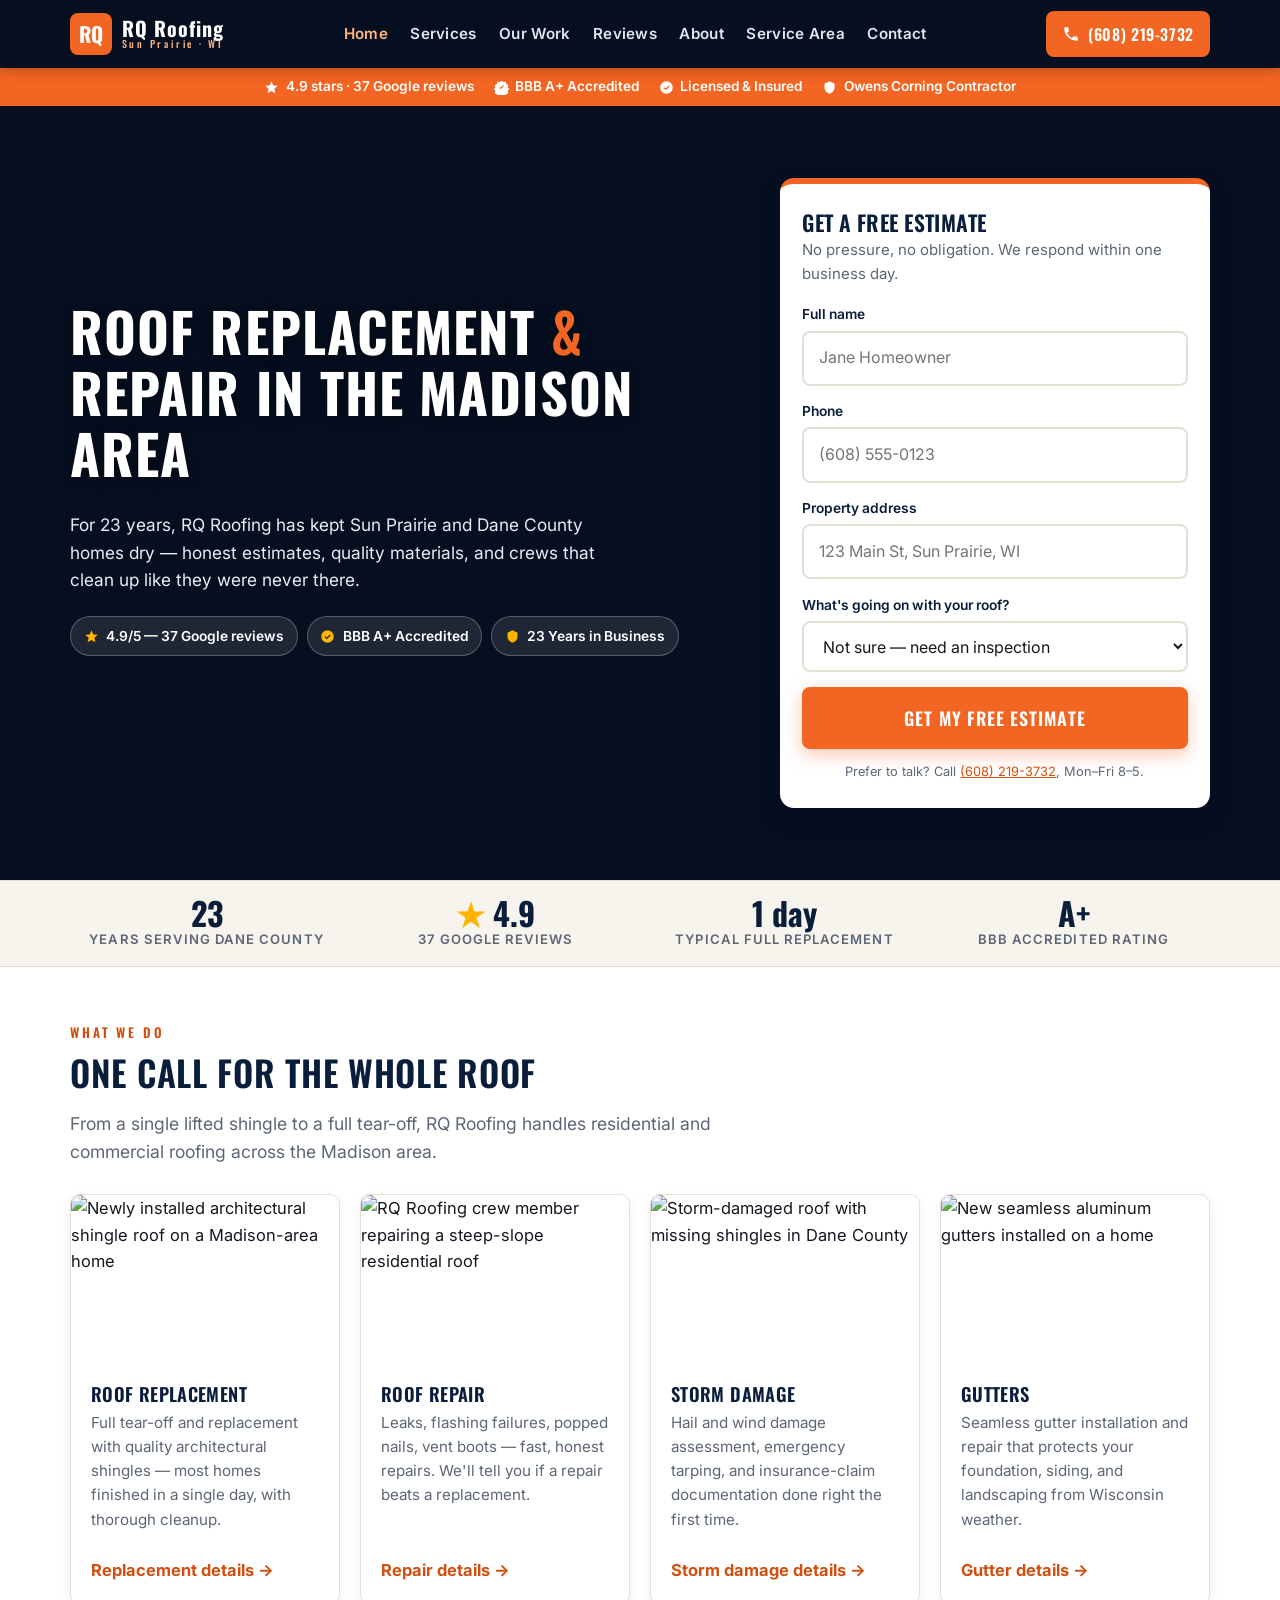
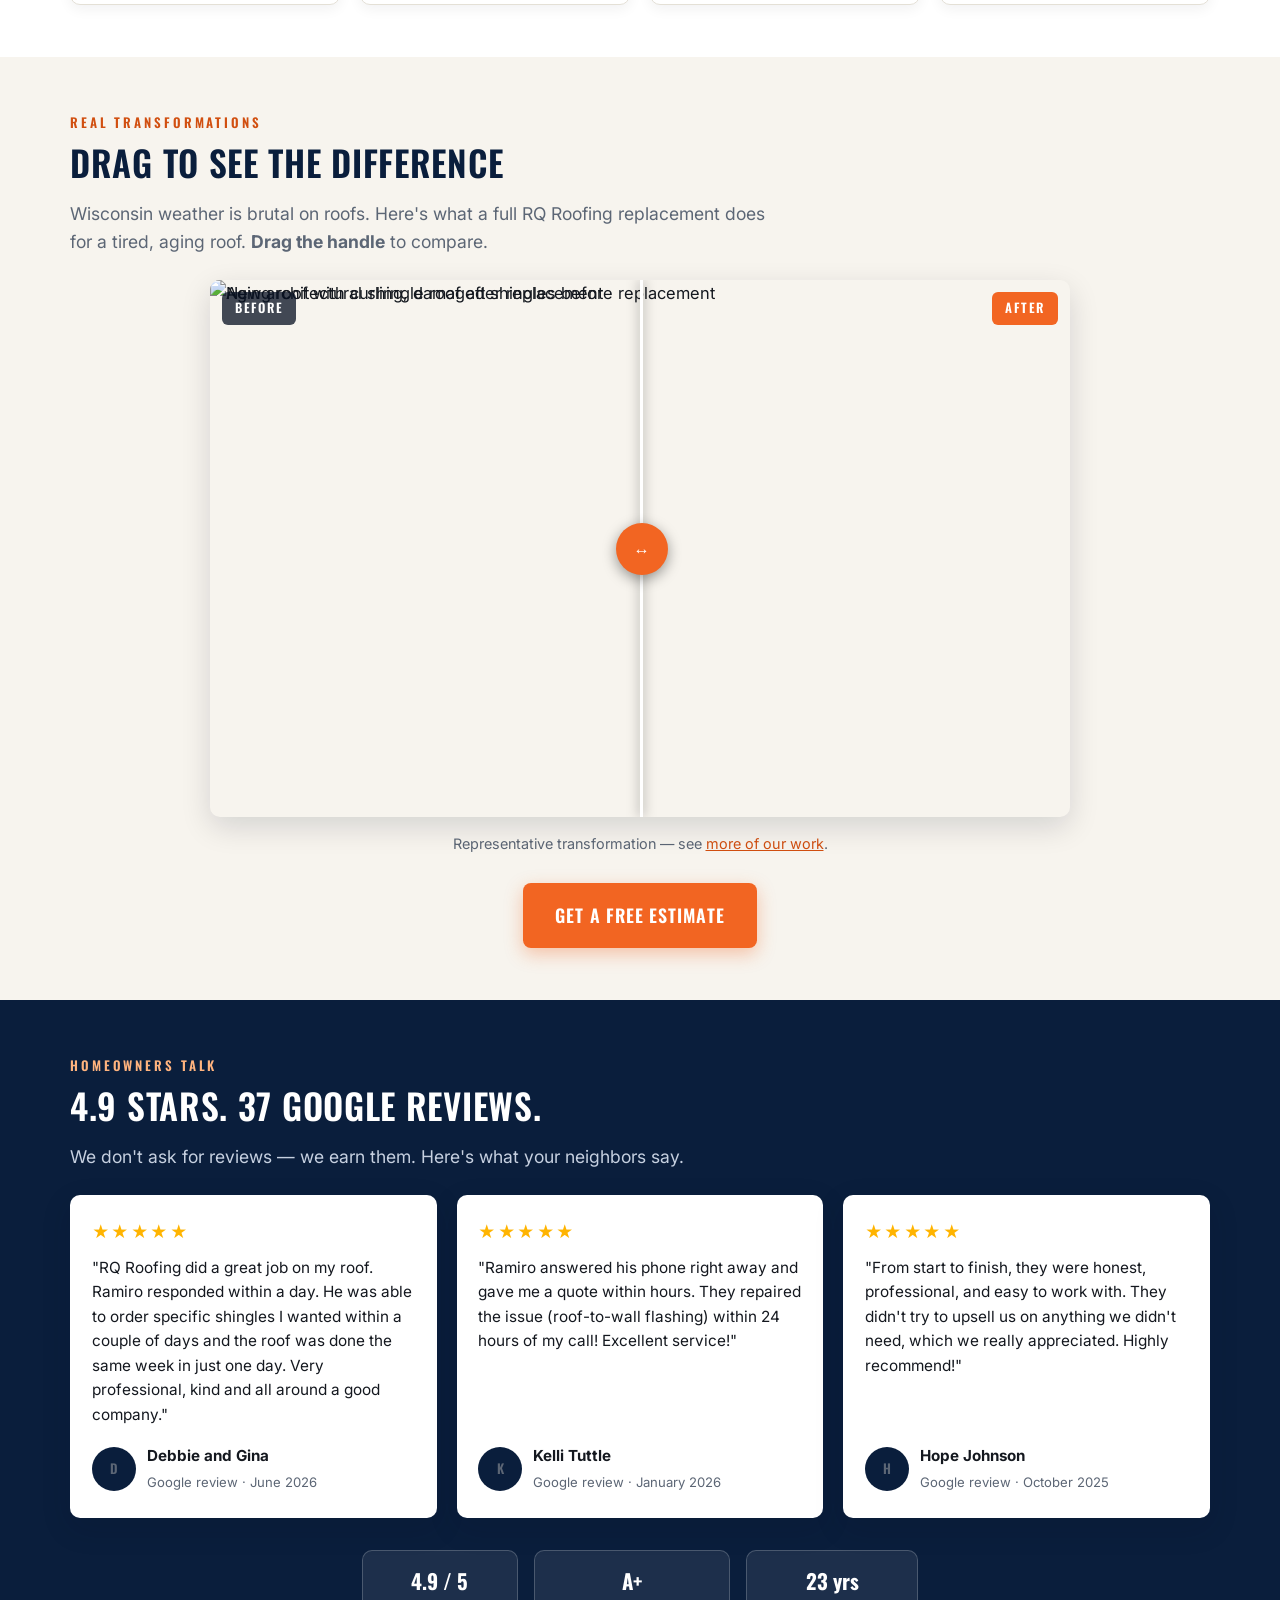
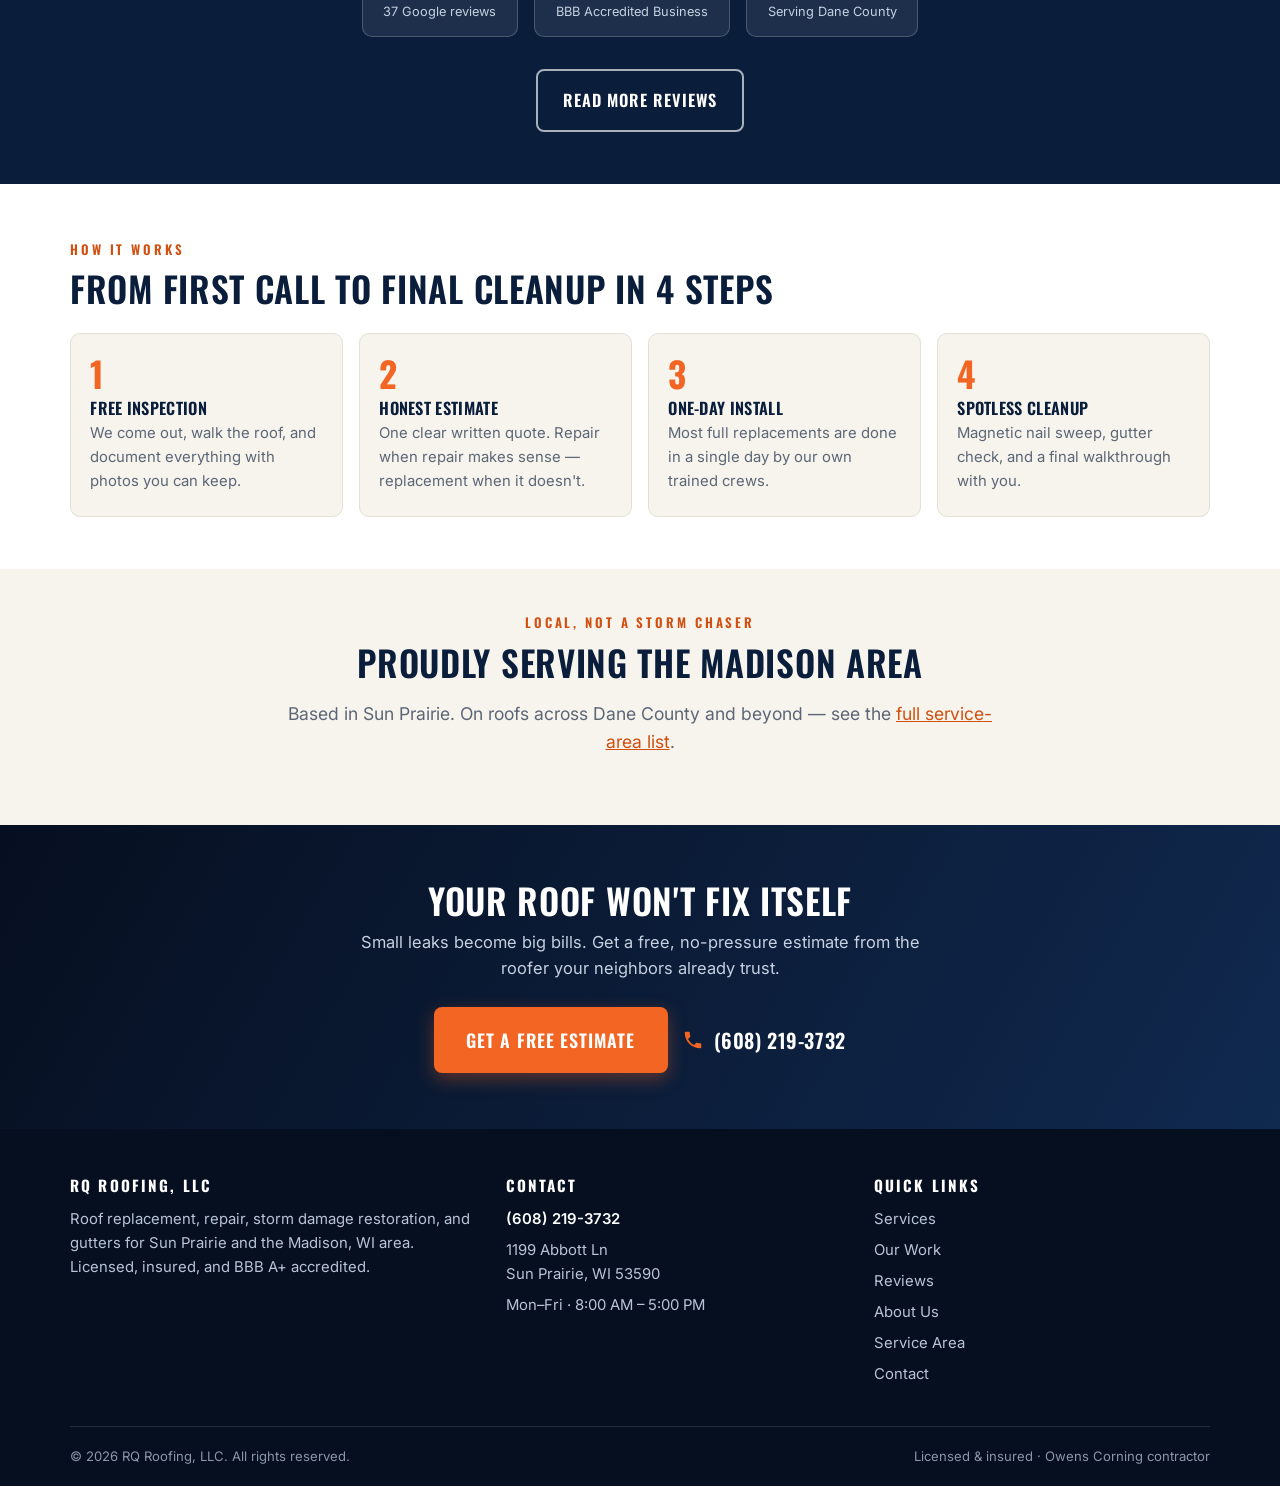
==== index.html @ 668516c4 "RQ Roofing lead-gen demo site: 7 pages, mobile-first" ====
<!doctype html>
<html lang="en">
<head>
  <meta charset="utf-8" />
  <meta name="viewport" content="width=device-width, initial-scale=1, viewport-fit=cover" />
  <title>RQ Roofing, LLC — Roof Replacement &amp; Repair in the Madison Area</title>
  <meta name="description" content="RQ Roofing, LLC: 23 years of roof replacement, repair, storm damage restoration and gutters in Sun Prairie and the Madison, WI area. Free estimates. Call (608) 219-3732." />
  <link rel="preconnect" href="https://fonts.googleapis.com" />
  <link rel="preconnect" href="https://fonts.gstatic.com" crossorigin />
  <link href="https://fonts.googleapis.com/css2?family=Oswald:wght@500;600;700&family=Inter:wght@400;500;600;700&display=swap" rel="stylesheet" />
  <link rel="stylesheet" href="assets/css/style.css" />
  <script type="application/ld+json">
  {
    "@context": "https://schema.org",
    "@type": "RoofingContractor",
    "name": "RQ Roofing, LLC",
    "telephone": "+1-608-219-3732",
    "address": {"@type": "PostalAddress", "streetAddress": "1199 Abbott Ln", "addressLocality": "Sun Prairie", "addressRegion": "WI", "postalCode": "53590"},
    "areaServed": ["Sun Prairie, WI", "Madison, WI", "Middleton, WI", "Verona, WI", "Waunakee, WI", "De Forest, WI"],
    "aggregateRating": {"@type": "AggregateRating", "ratingValue": "4.9", "reviewCount": "37"},
    "openingHours": "Mo-Fr 08:00-17:00",
    "priceRange": "$$"
  }
  </script>
</head>
<body>

<header class="site-header">
  <div class="container header-inner">
    <a class="brand" href="index.html" aria-label="RQ Roofing home">
      <span class="brand-mark">RQ</span>
      <span class="brand-name">RQ Roofing<small>Sun Prairie · WI</small></span>
    </a>
    <nav class="main-nav" aria-label="Primary">
      <a href="index.html" aria-current="page">Home</a>
      <a href="services.html">Services</a>
      <a href="gallery.html">Our Work</a>
      <a href="reviews.html">Reviews</a>
      <a href="about.html">About</a>
      <a href="service-area.html">Service Area</a>
      <a href="contact.html">Contact</a>
    </nav>
    <a class="header-call" href="tel:+16082193732">
      <svg viewBox="0 0 24 24" fill="currentColor" aria-hidden="true"><path d="M6.6 10.8c1.4 2.8 3.8 5.2 6.6 6.6l2.2-2.2c.3-.3.7-.4 1-.2 1.1.4 2.3.6 3.6.6.6 0 1 .4 1 1V20c0 .6-.4 1-1 1C10.6 21 3 13.4 3 4c0-.6.4-1 1-1h3.5c.6 0 1 .4 1 1 0 1.2.2 2.4.6 3.6.1.3 0 .7-.2 1l-2.3 2.2z"/></svg>
      (608) 219-3732
    </a>
  </div>
</header>

<div class="trust-strip" role="note" aria-label="Credentials">
  <div class="container">
    <span><svg viewBox="0 0 24 24" fill="currentColor" aria-hidden="true"><path d="M12 2l2.9 6.6 7.1.7-5.4 4.8 1.6 7-6.2-3.7-6.2 3.7 1.6-7L2 9.3l7.1-.7z"/></svg>4.9 stars · 37 Google reviews</span>
    <span><svg viewBox="0 0 24 24" fill="currentColor" aria-hidden="true"><path d="M12 1l3 2 3.6-.3 1 3.5 3.2 1.6-.7 3.6 2 3-2 3 .7 3.6-3.2 1.6-1 3.5-3.6-.3-3 2-3-2-3.6.3-1-3.5-3.2-1.6.7-3.6-2-3 2-3-.7-3.6 3.2-1.6 1-3.5L9 3z"/><path d="M10.6 14.6l-2.1-2.1 1.4-1.4 0.7 0.7 3.9-3.9 1.4 1.4z" fill="#f26522"/></svg>BBB A+ Accredited</span>
    <span><svg viewBox="0 0 24 24" fill="currentColor" aria-hidden="true"><path d="M12 2a10 10 0 100 20 10 10 0 000-20zm-1.2 14.5l-3.6-3.6 1.4-1.4 2.2 2.2 4.8-4.8 1.4 1.4z"/></svg>Licensed &amp; Insured</span>
    <span><svg viewBox="0 0 24 24" fill="currentColor" aria-hidden="true"><path d="M12 2L4 6v6c0 5 3.4 8.6 8 10 4.6-1.4 8-5 8-10V6z"/></svg>Owens Corning Contractor</span>
  </div>
</div>

<main>
  <!-- HERO -->
  <section class="hero">
    <div class="hero-bg" aria-hidden="true"></div>
    <div class="container">
      <div>
        <h1>Roof Replacement <span class="accent">&amp;</span> Repair in the Madison Area</h1>
        <p class="hero-sub">For 23 years, RQ Roofing has kept Sun Prairie and Dane County homes dry — honest estimates, quality materials, and crews that clean up like they were never there.</p>
        <ul class="hero-badges">
          <li><svg viewBox="0 0 24 24" fill="currentColor" aria-hidden="true"><path d="M12 2l2.9 6.6 7.1.7-5.4 4.8 1.6 7-6.2-3.7-6.2 3.7 1.6-7L2 9.3l7.1-.7z"/></svg>4.9/5 — 37 Google reviews</li>
          <li><svg viewBox="0 0 24 24" fill="currentColor" aria-hidden="true"><path d="M12 2a10 10 0 100 20 10 10 0 000-20zm-1.2 14.5l-3.6-3.6 1.4-1.4 2.2 2.2 4.8-4.8 1.4 1.4z"/></svg>BBB A+ Accredited</li>
          <li><svg viewBox="0 0 24 24" fill="currentColor" aria-hidden="true"><path d="M12 2L4 6v6c0 5 3.4 8.6 8 10 4.6-1.4 8-5 8-10V6z"/></svg>23 Years in Business</li>
        </ul>
      </div>
      <div class="estimate-card" id="estimate">
        <div class="form-fields">
          <h2>Get a Free Estimate</h2>
          <p class="form-sub">No pressure, no obligation. We respond within one business day.</p>
          <form class="estimate-form" novalidate>
            <div class="field">
              <label for="h-name">Full name</label>
              <input id="h-name" name="name" type="text" autocomplete="name" placeholder="Jane Homeowner" required />
            </div>
            <div class="field">
              <label for="h-phone">Phone</label>
              <input id="h-phone" name="phone" type="tel" autocomplete="tel" placeholder="(608) 555-0123" required />
            </div>
            <div class="field">
              <label for="h-address">Property address</label>
              <input id="h-address" name="address" type="text" autocomplete="street-address" placeholder="123 Main St, Sun Prairie, WI" />
            </div>
            <div class="field">
              <label for="h-issue">What's going on with your roof?</label>
              <select id="h-issue" name="issue">
                <option>Not sure — need an inspection</option>
                <option>Leak or water stain inside</option>
                <option>Missing or damaged shingles</option>
                <option>Storm or hail damage</option>
                <option>Roof is old — thinking replacement</option>
                <option>Gutters or downspouts</option>
                <option>Something else</option>
              </select>
            </div>
            <button class="btn btn-primary btn-block btn-lg" type="submit">Get My Free Estimate</button>
            <p class="form-note">Prefer to talk? Call <a href="tel:+16082193732">(608) 219-3732</a>, Mon–Fri 8–5.</p>
          </form>
        </div>
        <div class="form-success" role="status">
          <div class="check"><svg viewBox="0 0 24 24" fill="currentColor" aria-hidden="true"><path d="M9 16.2l-3.5-3.5L4 14.2 9 19.2 20 8.2l-1.4-1.4z"/></svg></div>
          <h3>Request received.</h3>
          <p><span class="success-name"></span>thanks — RQ Roofing will call you within one business day to schedule your free estimate.</p>
        </div>
      </div>
    </div>
  </section>

  <!-- PROOF -->
  <section class="proof" aria-label="Company proof points">
    <div class="container proof-grid">
      <div class="proof-item"><div class="proof-num">23</div><div class="proof-label">Years serving Dane County</div></div>
      <div class="proof-item"><div class="proof-num"><span class="star">★</span> 4.9</div><div class="proof-label">37 Google reviews</div></div>
      <div class="proof-item"><div class="proof-num">1 day</div><div class="proof-label">Typical full replacement</div></div>
      <div class="proof-item"><div class="proof-num">A+</div><div class="proof-label">BBB accredited rating</div></div>
    </div>
  </section>

  <!-- SERVICES -->
  <section class="section">
    <div class="container">
      <span class="eyebrow">What we do</span>
      <h2>One Call for the Whole Roof</h2>
      <p class="lead">From a single lifted shingle to a full tear-off, RQ Roofing handles residential and commercial roofing across the Madison area.</p>
      <div class="cards" style="margin-top:1.75rem">
        <article class="card">
          <img src="assets/img/finished-1.jpg" alt="Newly installed architectural shingle roof on a Madison-area home" loading="lazy" />
          <div class="card-body">
            <h3>Roof Replacement</h3>
            <p>Full tear-off and replacement with quality architectural shingles — most homes finished in a single day, with thorough cleanup.</p>
            <a class="card-link" href="services.html#replacement">Replacement details →</a>
          </div>
        </article>
        <article class="card">
          <img src="assets/img/crew.jpg" alt="RQ Roofing crew member repairing a steep-slope residential roof" loading="lazy" />
          <div class="card-body">
            <h3>Roof Repair</h3>
            <p>Leaks, flashing failures, popped nails, vent boots — fast, honest repairs. We'll tell you if a repair beats a replacement.</p>
            <a class="card-link" href="services.html#repair">Repair details →</a>
          </div>
        </article>
        <article class="card">
          <img src="assets/img/storm.jpg" alt="Storm-damaged roof with missing shingles in Dane County" loading="lazy" />
          <div class="card-body">
            <h3>Storm Damage</h3>
            <p>Hail and wind damage assessment, emergency tarping, and insurance-claim documentation done right the first time.</p>
            <a class="card-link" href="services.html#storm">Storm damage details →</a>
          </div>
        </article>
        <article class="card">
          <img src="assets/img/gutters.jpg" alt="New seamless aluminum gutters installed on a home" loading="lazy" />
          <div class="card-body">
            <h3>Gutters</h3>
            <p>Seamless gutter installation and repair that protects your foundation, siding, and landscaping from Wisconsin weather.</p>
            <a class="card-link" href="services.html#gutters">Gutter details →</a>
          </div>
        </article>
      </div>
    </div>
  </section>

  <!-- BEFORE / AFTER -->
  <section class="section" style="background:var(--cream)">
    <div class="container">
      <span class="eyebrow">Real transformations</span>
      <h2>Drag to See the Difference</h2>
      <p class="lead">Wisconsin weather is brutal on roofs. Here's what a full RQ Roofing replacement does for a tired, aging roof. <strong>Drag the handle</strong> to compare.</p>
      <div class="ba-wrap" style="margin-top:1.5rem">
        <img class="ba-img" src="assets/img/old-roof.jpg" alt="Aging roof with curling, damaged shingles before replacement" loading="lazy" />
        <div class="ba-after"><img src="assets/img/finished-2.jpg" alt="New architectural shingle roof after replacement" loading="lazy" /></div>
        <span class="ba-tag before">Before</span>
        <span class="ba-tag after">After</span>
        <div class="ba-handle" role="slider" aria-label="Before and after comparison" aria-valuemin="0" aria-valuemax="100" aria-valuenow="50" tabindex="0"><span class="ba-knob">↔</span></div>
      </div>
      <p class="ba-caption">Representative transformation — see <a href="gallery.html">more of our work</a>.</p>
      <div style="text-align:center; margin-top:1.75rem"><a class="btn btn-primary btn-lg" href="#estimate">Get a Free Estimate</a></div>
    </div>
  </section>

  <!-- REVIEWS -->
  <section class="section reviews">
    <div class="container">
      <span class="eyebrow" style="color:#ffb37e">Homeowners talk</span>
      <h2>4.9 Stars. 37 Google Reviews.</h2>
      <p class="lead" style="color:#c6d0e0">We don't ask for reviews — we earn them. Here's what your neighbors say.</p>
      <div class="review-grid">
        <article class="review-card">
          <div class="stars" aria-label="5 out of 5 stars">★★★★★</div>
          <blockquote>"RQ Roofing did a great job on my roof. Ramiro responded within a day. He was able to order specific shingles I wanted within a couple of days and the roof was done the same week in just one day. Very professional, kind and all around a good company."</blockquote>
          <div class="review-meta"><span class="review-avatar" aria-hidden="true">D</span><div><strong>Debbie and Gina</strong><span>Google review · June 2026</span></div></div>
        </article>
        <article class="review-card">
          <div class="stars" aria-label="5 out of 5 stars">★★★★★</div>
          <blockquote>"Ramiro answered his phone right away and gave me a quote within hours. They repaired the issue (roof-to-wall flashing) within 24 hours of my call! Excellent service!"</blockquote>
          <div class="review-meta"><span class="review-avatar" aria-hidden="true">K</span><div><strong>Kelli Tuttle</strong><span>Google review · January 2026</span></div></div>
        </article>
        <article class="review-card">
          <div class="stars" aria-label="5 out of 5 stars">★★★★★</div>
          <blockquote>"From start to finish, they were honest, professional, and easy to work with. They didn't try to upsell us on anything we didn't need, which we really appreciated. Highly recommend!"</blockquote>
          <div class="review-meta"><span class="review-avatar" aria-hidden="true">H</span><div><strong>Hope Johnson</strong><span>Google review · October 2025</span></div></div>
        </article>
      </div>
      <div class="review-aggregate">
        <div class="agg-badge"><strong>4.9 / 5</strong><span>37 Google reviews</span></div>
        <div class="agg-badge"><strong>A+</strong><span>BBB Accredited Business</span></div>
        <div class="agg-badge"><strong>23 yrs</strong><span>Serving Dane County</span></div>
      </div>
      <div style="text-align:center; margin-top:2rem"><a class="btn btn-ghost" href="reviews.html">Read More Reviews</a></div>
    </div>
  </section>

  <!-- PROCESS -->
  <section class="section">
    <div class="container">
      <span class="eyebrow">How it works</span>
      <h2>From First Call to Final Cleanup in 4 Steps</h2>
      <div class="steps">
        <div class="step"><div class="step-num">1</div><h3>Free Inspection</h3><p>We come out, walk the roof, and document everything with photos you can keep.</p></div>
        <div class="step"><div class="step-num">2</div><h3>Honest Estimate</h3><p>One clear written quote. Repair when repair makes sense — replacement when it doesn't.</p></div>
        <div class="step"><div class="step-num">3</div><h3>One-Day Install</h3><p>Most full replacements are done in a single day by our own trained crews.</p></div>
        <div class="step"><div class="step-num">4</div><h3>Spotless Cleanup</h3><p>Magnetic nail sweep, gutter check, and a final walkthrough with you.</p></div>
      </div>
    </div>
  </section>

  <!-- SERVICE AREA TEASER -->
  <section class="section" style="background:var(--cream); padding-top:2.5rem">
    <div class="container" style="text-align:center">
      <span class="eyebrow">Local, not a storm chaser</span>
      <h2>Proudly Serving the Madison Area</h2>
      <p class="lead" style="margin-inline:auto">Based in Sun Prairie. On roofs across Dane County and beyond — see the <a href="service-area.html">full service-area list</a>.</p>
    </div>
  </section>

  <!-- CTA -->
  <section class="cta-band">
    <div class="container">
      <h2>Your Roof Won't Fix Itself</h2>
      <p>Small leaks become big bills. Get a free, no-pressure estimate from the roofer your neighbors already trust.</p>
      <div class="btn-row">
        <a class="btn btn-primary btn-lg" href="#estimate">Get a Free Estimate</a>
        <a class="cta-phone" href="tel:+16082193732"><svg viewBox="0 0 24 24" fill="currentColor" aria-hidden="true"><path d="M6.6 10.8c1.4 2.8 3.8 5.2 6.6 6.6l2.2-2.2c.3-.3.7-.4 1-.2 1.1.4 2.3.6 3.6.6.6 0 1 .4 1 1V20c0 .6-.4 1-1 1C10.6 21 3 13.4 3 4c0-.6.4-1 1-1h3.5c.6 0 1 .4 1 1 0 1.2.2 2.4.6 3.6.1.3 0 .7-.2 1l-2.3 2.2z"/></svg>(608) 219-3732</a>
      </div>
    </div>
  </section>
</main>

<footer class="site-footer">
  <div class="container footer-grid">
    <div>
      <h4>RQ Roofing, LLC</h4>
      <p>Roof replacement, repair, storm damage restoration, and gutters for Sun Prairie and the Madison, WI area. Licensed, insured, and BBB A+ accredited.</p>
    </div>
    <div class="footer-contact">
      <h4>Contact</h4>
      <ul>
        <li><a href="tel:+16082193732">(608) 219-3732</a></li>
        <li>1199 Abbott Ln<br />Sun Prairie, WI 53590</li>
        <li>Mon–Fri · 8:00 AM – 5:00 PM</li>
      </ul>
    </div>
    <div>
      <h4>Quick Links</h4>
      <ul>
        <li><a href="services.html">Services</a></li>
        <li><a href="gallery.html">Our Work</a></li>
        <li><a href="reviews.html">Reviews</a></li>
        <li><a href="about.html">About Us</a></li>
        <li><a href="service-area.html">Service Area</a></li>
        <li><a href="contact.html">Contact</a></li>
      </ul>
    </div>
  </div>
  <div class="container footer-bottom">
    <span>© <span class="js-year">2026</span> RQ Roofing, LLC. All rights reserved.</span>
    <span>Licensed &amp; insured · Owens Corning contractor</span>
  </div>
</footer>

<nav class="sticky-cta" aria-label="Quick actions">
  <a class="call" href="tel:+16082193732"><svg viewBox="0 0 24 24" fill="currentColor" aria-hidden="true"><path d="M6.6 10.8c1.4 2.8 3.8 5.2 6.6 6.6l2.2-2.2c.3-.3.7-.4 1-.2 1.1.4 2.3.6 3.6.6.6 0 1 .4 1 1V20c0 .6-.4 1-1 1C10.6 21 3 13.4 3 4c0-.6.4-1 1-1h3.5c.6 0 1 .4 1 1 0 1.2.2 2.4.6 3.6.1.3 0 .7-.2 1l-2.3 2.2z"/></svg>Call Now</a>
  <a class="estimate" href="#estimate"><svg viewBox="0 0 24 24" fill="currentColor" aria-hidden="true"><path d="M14 2H6a2 2 0 00-2 2v16a2 2 0 002 2h12a2 2 0 002-2V8zm2 16H8v-2h8zm0-4H8v-2h8zm-3-5V3.5L18.5 9z"/></svg>Free Estimate</a>
</nav>

<script src="assets/js/main.js"></script>
</body>
</html>
---- assets/css/style.css ----
/* RQ Roofing — lead-gen demo theme. Mobile-first. */
:root{
  --navy:#0a1e3c; --navy-2:#10294f; --navy-dark:#060f20;
  --orange:#f26522; --orange-dark:#d14f10; --orange-soft:#fff3ea;
  --paper:#ffffff; --cream:#f7f4ee; --ink:#14181f; --muted:#5c6675;
  --line:#e4e0d6; --star:#ffb400;
  --radius:10px;
  --shadow:0 10px 30px rgba(6,15,32,.14);
  --font-head:'Oswald', 'Arial Narrow', sans-serif;
  --font-body:'Inter', system-ui, -apple-system, 'Segoe UI', sans-serif;
}
*{box-sizing:border-box}
html{-webkit-text-size-adjust:100%; scroll-behavior:smooth}
body{margin:0; font-family:var(--font-body); color:var(--ink); line-height:1.6; background:var(--paper); font-size:16.5px}
img{max-width:100%; height:auto; display:block}
a{color:var(--orange-dark)}
h1,h2,h3,h4{font-family:var(--font-head); text-transform:uppercase; letter-spacing:.02em; line-height:1.12; margin:0 0 .5em; color:var(--navy)}
h1{font-size:clamp(2rem,7.5vw,3.4rem); font-weight:700}
h2{font-size:clamp(1.5rem,5.5vw,2.2rem); font-weight:600}
h3{font-size:1.15rem; font-weight:600}
p{margin:0 0 1em}
.container{width:min(1140px,92%); margin-inline:auto}
.section{padding:3.25rem 0}
.eyebrow{display:inline-block; font-family:var(--font-head); font-size:.82rem; font-weight:600; letter-spacing:.22em; text-transform:uppercase; color:var(--orange-dark); margin-bottom:.6rem}
.lead{font-size:1.1rem; color:var(--muted); max-width:44rem}

/* Buttons */
.btn{display:inline-flex; align-items:center; justify-content:center; gap:.55rem; font-family:var(--font-head); font-weight:600; text-transform:uppercase; letter-spacing:.06em; text-decoration:none; border:0; cursor:pointer; border-radius:8px; padding:1rem 1.6rem; font-size:1.02rem; transition:transform .12s ease, background .15s ease, box-shadow .15s ease; text-align:center}
.btn-primary{background:var(--orange); color:#fff; box-shadow:0 6px 18px rgba(242,101,34,.35)}
.btn-primary:hover{background:var(--orange-dark); transform:translateY(-1px)}
.btn-navy{background:var(--navy); color:#fff}
.btn-navy:hover{background:var(--navy-2)}
.btn-ghost{background:transparent; color:#fff; border:2px solid rgba(255,255,255,.65)}
.btn-block{width:100%}
.btn-lg{padding:1.15rem 2rem; font-size:1.12rem}

/* Header */
.site-header{position:sticky; top:0; z-index:50; background:var(--navy-dark); color:#fff; box-shadow:0 2px 12px rgba(0,0,0,.25)}
.header-inner{display:flex; align-items:center; justify-content:space-between; gap:.75rem; padding:.7rem 0}
.brand{display:flex; align-items:center; gap:.6rem; text-decoration:none; color:#fff}
.brand-mark{width:42px; height:42px; flex:0 0 42px; border-radius:8px; background:var(--orange); display:grid; place-items:center; font-family:var(--font-head); font-weight:700; font-size:1.3rem; color:#fff; letter-spacing:0}
.brand-name{font-family:var(--font-head); font-weight:700; font-size:1.25rem; letter-spacing:.05em; line-height:1.05}
.brand-name small{display:block; font-size:.62rem; font-weight:500; letter-spacing:.28em; color:#ffb37e}
.header-call{display:inline-flex; align-items:center; gap:.5rem; background:var(--orange); color:#fff; font-family:var(--font-head); font-weight:600; letter-spacing:.04em; text-decoration:none; padding:.65rem 1rem; border-radius:8px; font-size:.98rem; white-space:nowrap}
.header-call svg{width:18px; height:18px}
.main-nav{display:none}
@media(min-width:900px){
  .main-nav{display:flex; gap:1.4rem; align-items:center}
  .main-nav a{color:#dfe6f2; text-decoration:none; font-weight:600; font-size:.95rem; letter-spacing:.02em}
  .main-nav a:hover, .main-nav a[aria-current="page"]{color:#ffb37e}
}

/* Trust bar under header */
.trust-strip{background:var(--orange); color:#fff; font-size:.85rem}
.trust-strip .container{display:flex; gap:1.25rem; align-items:center; justify-content:center; flex-wrap:wrap; padding:.5rem 0}
.trust-strip span{display:inline-flex; align-items:center; gap:.4rem; font-weight:600}
.trust-strip svg{width:15px; height:15px}

/* Hero */
.hero{position:relative; background:var(--navy-dark); color:#fff; overflow:hidden}
.hero-bg{position:absolute; inset:0; background:url('../img/hero.jpg') center/cover no-repeat; opacity:.38}
.hero::after{content:""; position:absolute; inset:0; background:linear-gradient(180deg, rgba(6,15,32,.55) 0%, rgba(6,15,32,.25) 45%, rgba(6,15,32,.78) 100%)}
.hero .container{position:relative; z-index:2; padding:3rem 0 3.5rem}
.hero h1{color:#fff; text-shadow:0 2px 14px rgba(0,0,0,.4)}
.hero h1 .accent{color:var(--orange)}
.hero-sub{color:#e8edf5; font-size:1.08rem; max-width:34rem; margin-bottom:1.4rem}
.hero-badges{display:flex; flex-wrap:wrap; gap:.55rem; margin:0 0 1.8rem; padding:0; list-style:none}
.hero-badges li{display:inline-flex; align-items:center; gap:.45rem; background:rgba(255,255,255,.1); border:1px solid rgba(255,255,255,.25); backdrop-filter:blur(4px); color:#fff; font-weight:600; font-size:.86rem; padding:.5rem .8rem; border-radius:999px}
.hero-badges svg{width:15px; height:15px; color:var(--star)}

/* Estimate form card */
.estimate-card{background:#fff; color:var(--ink); border-radius:14px; box-shadow:var(--shadow); padding:1.6rem 1.4rem; max-width:430px; border-top:6px solid var(--orange)}
.estimate-card h2{font-size:1.35rem; margin-bottom:.25rem; color:var(--navy)}
.estimate-card .form-sub{color:var(--muted); font-size:.94rem; margin-bottom:1.1rem}
.field{margin-bottom:.9rem}
.field label{display:block; font-weight:600; font-size:.86rem; margin-bottom:.32rem; color:var(--navy)}
.field input, .field select, .field textarea{width:100%; font:inherit; font-size:1rem; padding:.8rem .9rem; border:2px solid var(--line); border-radius:8px; background:#fff; color:var(--ink)}
.field input:focus, .field select:focus, .field textarea:focus{outline:none; border-color:var(--orange); box-shadow:0 0 0 3px rgba(242,101,34,.18)}
.field textarea{min-height:88px; resize:vertical}
.form-note{font-size:.8rem; color:var(--muted); text-align:center; margin:.8rem 0 0}
.form-success{display:none; text-align:center; padding:1.5rem .5rem}
.form-success.show{display:block}
.form-success .check{width:64px; height:64px; margin:0 auto 1rem; border-radius:50%; background:#e7f6e9; display:grid; place-items:center}
.form-success .check svg{width:32px; height:32px; color:#1d7a2f}
.form-success h3{color:var(--navy); margin-bottom:.4rem}
@media(min-width:900px){
  .hero .container{display:grid; grid-template-columns:1.15fr .85fr; gap:3rem; align-items:center; padding:4.5rem 0}
  .estimate-card{justify-self:end; width:100%}
}

/* Proof strip */
.proof{background:var(--cream); border-block:1px solid var(--line)}
.proof-grid{display:grid; grid-template-columns:repeat(2,1fr); gap:1rem; text-align:center}
.proof-item{padding:1rem .5rem}
.proof-num{font-family:var(--font-head); font-size:2rem; font-weight:700; color:var(--navy); line-height:1}
.proof-num .star{color:var(--star)}
.proof-label{font-size:.82rem; font-weight:600; letter-spacing:.08em; text-transform:uppercase; color:var(--muted)}
@media(min-width:760px){.proof-grid{grid-template-columns:repeat(4,1fr)}}

/* Cards */
.cards{display:grid; gap:1.25rem; grid-template-columns:1fr}
@media(min-width:700px){.cards{grid-template-columns:repeat(2,1fr)}}
@media(min-width:1020px){.cards{grid-template-columns:repeat(4,1fr)}}
.card{background:#fff; border:1px solid var(--line); border-radius:var(--radius); overflow:hidden; display:flex; flex-direction:column; box-shadow:0 4px 14px rgba(6,15,32,.06)}
.card img{aspect-ratio:16/10; object-fit:cover; width:100%}
.card-body{padding:1.3rem 1.25rem; display:flex; flex-direction:column; flex:1}
.card-body h3{margin-bottom:.4rem}
.card-body p{color:var(--muted); font-size:.95rem; flex:1}
.card-link{font-weight:700; color:var(--orange-dark); text-decoration:none; display:inline-flex; align-items:center; gap:.35rem; margin-top:.6rem}
.card-link:hover{text-decoration:underline}

/* Before/after slider */
.ba-wrap{position:relative; border-radius:var(--radius); overflow:hidden; box-shadow:var(--shadow); max-width:860px; margin-inline:auto; user-select:none; touch-action:pan-y}
.ba-img{display:block; width:100%; aspect-ratio:16/10; object-fit:cover}
.ba-after{position:absolute; top:0; left:0; bottom:0; overflow:hidden}
.ba-after img{position:absolute; top:0; left:0; height:100%; object-fit:cover; max-width:none}
.ba-handle{position:absolute; top:0; bottom:0; width:3px; background:#fff; box-shadow:0 0 12px rgba(0,0,0,.5); cursor:ew-resize}
.ba-knob{position:absolute; top:50%; left:50%; transform:translate(-50%,-50%); width:52px; height:52px; border-radius:50%; background:var(--orange); color:#fff; display:grid; place-items:center; font-family:var(--font-head); font-weight:700; box-shadow:0 4px 14px rgba(0,0,0,.4)}
.ba-tag{position:absolute; top:12px; font-family:var(--font-head); font-weight:600; font-size:.8rem; letter-spacing:.14em; text-transform:uppercase; padding:.4rem .8rem; border-radius:6px}
.ba-tag.before{left:12px; background:rgba(6,15,32,.75); color:#fff}
.ba-tag.after{right:12px; background:var(--orange); color:#fff}
.ba-caption{text-align:center; color:var(--muted); font-size:.9rem; margin-top:.9rem}

/* Reviews */
.reviews{background:var(--navy); color:#e8edf5}
.reviews h2{color:#fff}
.review-grid{display:grid; gap:1.25rem; grid-template-columns:1fr; margin-top:1.5rem}
@media(min-width:800px){.review-grid{grid-template-columns:repeat(3,1fr)}}
.review-card{background:#fff; color:var(--ink); border-radius:var(--radius); padding:1.5rem 1.35rem; display:flex; flex-direction:column; box-shadow:var(--shadow)}
.stars{color:var(--star); font-size:1.05rem; letter-spacing:.15em; margin-bottom:.6rem}
.review-card blockquote{margin:0 0 1rem; font-size:.96rem; flex:1}
.review-meta{display:flex; align-items:center; gap:.7rem}
.review-avatar{width:44px; height:44px; border-radius:50%; background:var(--navy); color:#fff; display:grid; place-items:center; font-family:var(--font-head); font-weight:600; font-size:1.05rem}
.review-meta strong{display:block; font-size:.95rem}
.review-meta span{font-size:.82rem; color:var(--muted)}
.review-aggregate{display:flex; flex-wrap:wrap; gap:1rem; align-items:center; justify-content:center; margin-top:2rem}
.agg-badge{background:rgba(255,255,255,.08); border:1px solid rgba(255,255,255,.2); border-radius:10px; padding:.8rem 1.3rem; text-align:center}
.agg-badge strong{display:block; font-family:var(--font-head); font-size:1.3rem; color:#fff}
.agg-badge span{font-size:.8rem; color:#c6d0e0}

/* Process steps */
.steps{display:grid; gap:1rem; grid-template-columns:1fr; counter-reset:step; margin-top:1.5rem}
@media(min-width:800px){.steps{grid-template-columns:repeat(4,1fr)}}
.step{background:var(--cream); border:1px solid var(--line); border-radius:var(--radius); padding:1.4rem 1.2rem; position:relative}
.step-num{font-family:var(--font-head); font-weight:700; font-size:2.2rem; color:var(--orange); line-height:1}
.step h3{margin:.5rem 0 .3rem; font-size:1.02rem}
.step p{font-size:.93rem; color:var(--muted); margin:0}

/* Service area */
.town-grid{display:grid; grid-template-columns:repeat(2,1fr); gap:.35rem 1.5rem; list-style:none; padding:0; margin:1.2rem 0 0}
@media(min-width:700px){.town-grid{grid-template-columns:repeat(3,1fr)}}
@media(min-width:1020px){.town-grid{grid-template-columns:repeat(4,1fr)}}
.town-grid li{display:flex; align-items:center; gap:.55rem; font-weight:600; color:var(--navy); padding:.45rem 0; border-bottom:1px solid var(--line); font-size:.96rem}
.town-grid svg{width:14px; height:14px; color:var(--orange); flex:0 0 14px}

/* CTA band */
.cta-band{background:linear-gradient(120deg, var(--navy-dark), var(--navy-2)); color:#fff; text-align:center; padding:3.5rem 0}
.cta-band h2{color:#fff; margin-bottom:.5rem}
.cta-band p{color:#c6d0e0; max-width:36rem; margin:0 auto 1.6rem}
.cta-band .btn-row{display:flex; gap:.9rem; justify-content:center; flex-wrap:wrap}
.cta-phone{display:inline-flex; align-items:center; gap:.6rem; color:#fff; font-family:var(--font-head); font-weight:600; font-size:1.25rem; text-decoration:none; letter-spacing:.03em}
.cta-phone svg{width:22px; height:22px; color:var(--orange)}

/* Footer */
.site-footer{background:var(--navy-dark); color:#b9c4d6; font-size:.93rem}
.footer-grid{display:grid; gap:2rem; grid-template-columns:1fr; padding:3rem 0 2rem}
@media(min-width:800px){.footer-grid{grid-template-columns:1.2fr 1fr 1fr}}
.site-footer h4{color:#fff; font-size:.95rem; letter-spacing:.14em; margin-bottom:.9rem}
.site-footer ul{list-style:none; padding:0; margin:0}
.site-footer li{margin-bottom:.45rem}
.site-footer a{color:#b9c4d6; text-decoration:none}
.site-footer a:hover{color:#fff}
.footer-contact a{color:#fff; font-weight:600}
.footer-bottom{border-top:1px solid rgba(255,255,255,.12); padding:1.2rem 0; display:flex; gap:1rem; justify-content:space-between; flex-wrap:wrap; font-size:.82rem; color:#8b96a9}

/* Sticky mobile CTA */
.sticky-cta{position:fixed; left:0; right:0; bottom:0; z-index:60; display:flex; background:#fff; border-top:1px solid var(--line); box-shadow:0 -6px 20px rgba(0,0,0,.12)}
.sticky-cta a{flex:1; display:flex; align-items:center; justify-content:center; gap:.5rem; padding:.95rem .5rem; font-family:var(--font-head); font-weight:600; text-transform:uppercase; letter-spacing:.05em; text-decoration:none; font-size:.95rem}
.sticky-cta .call{background:var(--navy); color:#fff}
.sticky-cta .estimate{background:var(--orange); color:#fff}
.sticky-cta svg{width:17px; height:17px}
body{padding-bottom:60px}
@media(min-width:900px){.sticky-cta{display:none} body{padding-bottom:0}}

/* Page hero (interior) */
.page-hero{background:var(--navy-dark); color:#fff; padding:2.6rem 0; position:relative; overflow:hidden}
.page-hero h1{color:#fff; margin-bottom:.4rem}
.page-hero p{color:#c6d0e0; margin:0; max-width:44rem}

/* FAQ */
.faq{max-width:760px; margin:1.5rem auto 0}
.faq-item{border:1px solid var(--line); border-radius:8px; margin-bottom:.7rem; background:#fff; overflow:hidden}
.faq-q{width:100%; text-align:left; background:none; border:0; font:inherit; font-weight:700; color:var(--navy); padding:1.05rem 1.2rem; cursor:pointer; display:flex; justify-content:space-between; align-items:center; gap:1rem}
.faq-q::after{content:"+"; font-size:1.5rem; color:var(--orange); font-weight:400; flex:0 0 auto}
.faq-item.open .faq-q::after{content:"–"}
.faq-a{display:none; padding:0 1.2rem 1.15rem; color:var(--muted)}
.faq-item.open .faq-a{display:block}

/* Gallery grid */
.gallery-grid{display:grid; gap:1.25rem; grid-template-columns:1fr; margin-top:1.5rem}
@media(min-width:700px){.gallery-grid{grid-template-columns:repeat(2,1fr)}}
.g-item{border-radius:var(--radius); overflow:hidden; box-shadow:0 4px 14px rgba(6,15,32,.1); background:#fff}
.g-item img{aspect-ratio:16/10; object-fit:cover; width:100%}
.g-item figcaption{padding:1rem 1.2rem}
.g-item figcaption strong{display:block; font-family:var(--font-head); text-transform:uppercase; letter-spacing:.04em; color:var(--navy)}
.g-item figcaption span{font-size:.9rem; color:var(--muted)}

/* Service detail rows */
.service-row{display:grid; gap:1.5rem; grid-template-columns:1fr; align-items:center; padding:2.2rem 0; border-bottom:1px solid var(--line)}
@media(min-width:860px){.service-row{grid-template-columns:1fr 1fr; gap:2.5rem}.service-row.flip .service-media{order:2}}
.service-media img{border-radius:var(--radius); box-shadow:var(--shadow); aspect-ratio:16/10; object-fit:cover; width:100%}
.check-list{list-style:none; padding:0; margin:1rem 0}
.check-list li{display:flex; gap:.6rem; margin-bottom:.55rem; font-size:.98rem}
.check-list svg{width:18px; height:18px; color:var(--orange-dark); flex:0 0 18px; margin-top:.2rem}

/* Contact */
.contact-grid{display:grid; gap:1.5rem; grid-template-columns:1fr; margin-top:1.5rem}
@media(min-width:900px){.contact-grid{grid-template-columns:1fr 1fr; gap:2.5rem}}
.contact-card{background:var(--cream); border:1px solid var(--line); border-radius:var(--radius); padding:1.6rem}
.contact-card h3{margin-bottom:.8rem}
.big-phone{font-family:var(--font-head); font-size:1.9rem; font-weight:700; color:var(--navy); text-decoration:none; letter-spacing:.02em}
.big-phone:hover{color:var(--orange-dark)}
.hours-table{width:100%; border-collapse:collapse; font-size:.95rem}
.hours-table td{padding:.45rem 0; border-bottom:1px solid var(--line)}
.hours-table td:last-child{text-align:right; font-weight:600}

.map-embed{border:0; width:100%; height:320px; border-radius:var(--radius); box-shadow:var(--shadow)}
.sr-only{position:absolute; width:1px; height:1px; overflow:hidden; clip:rect(0 0 0 0)}
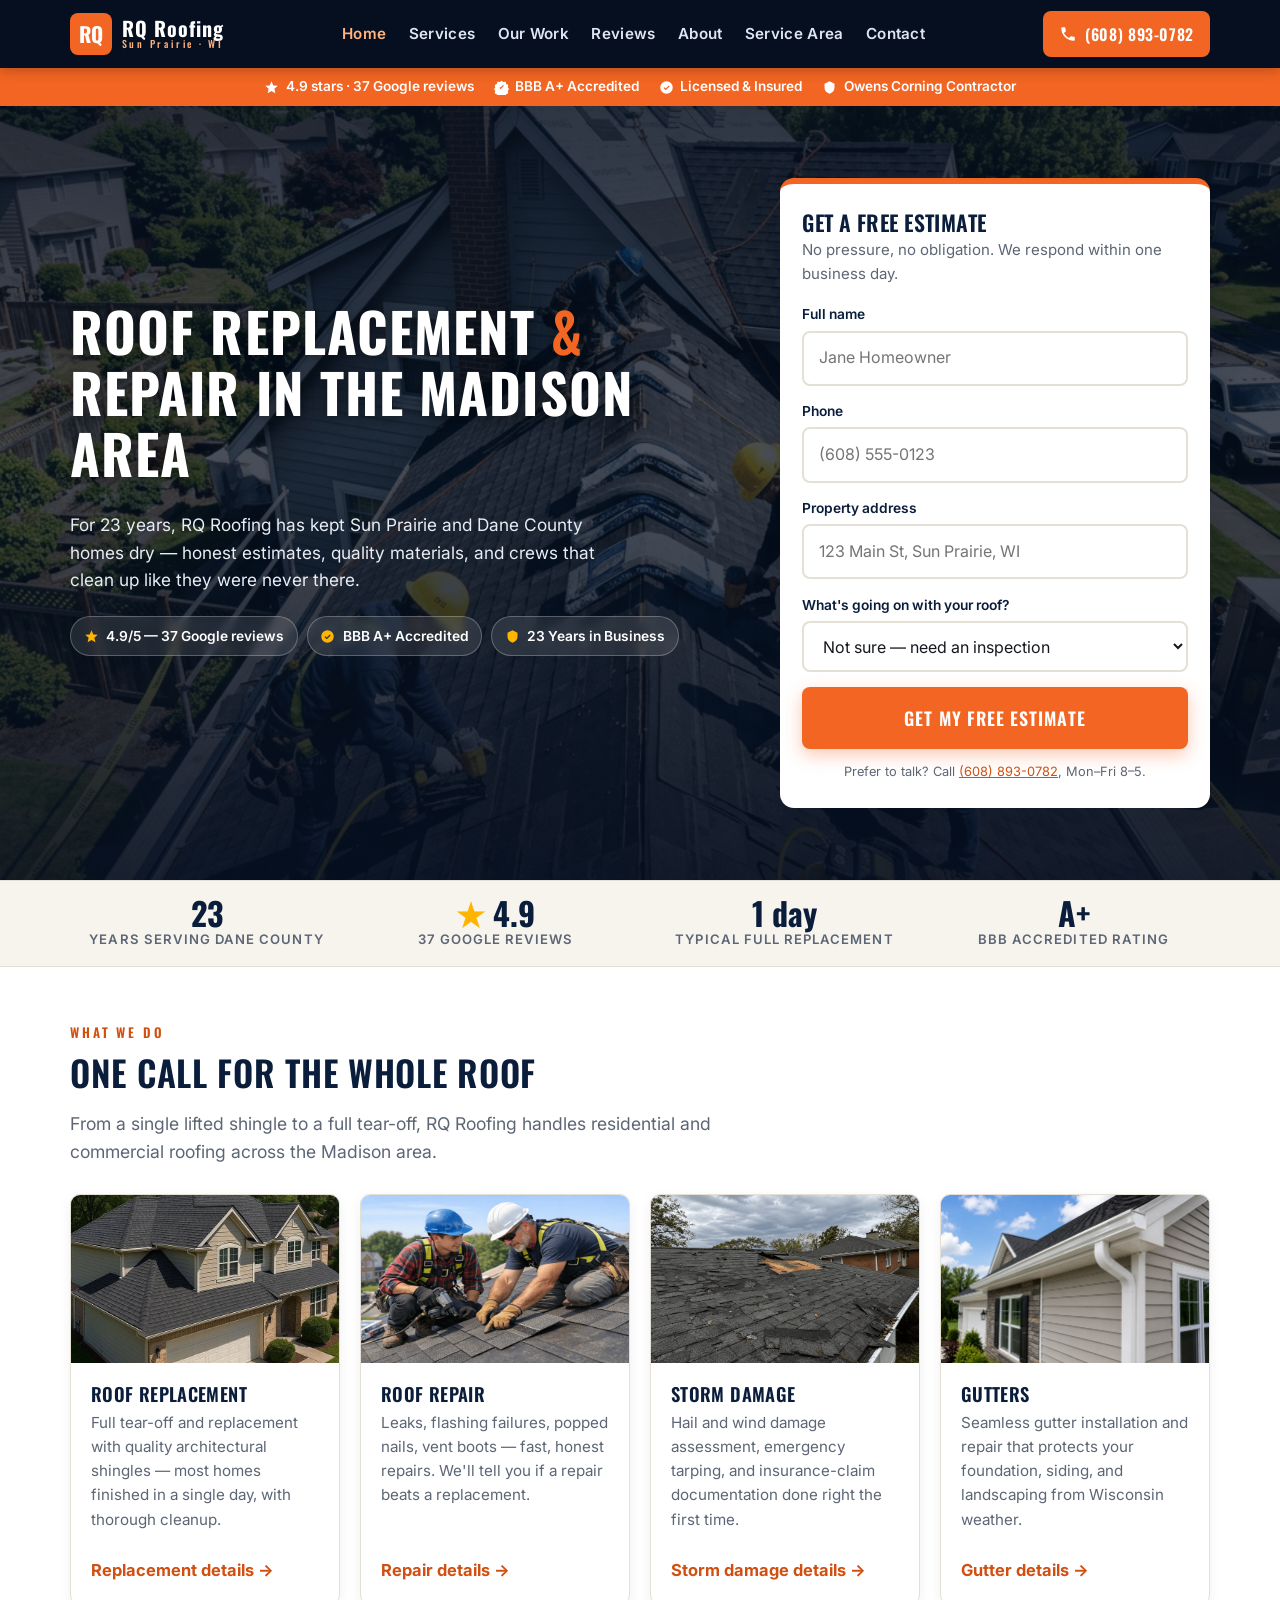
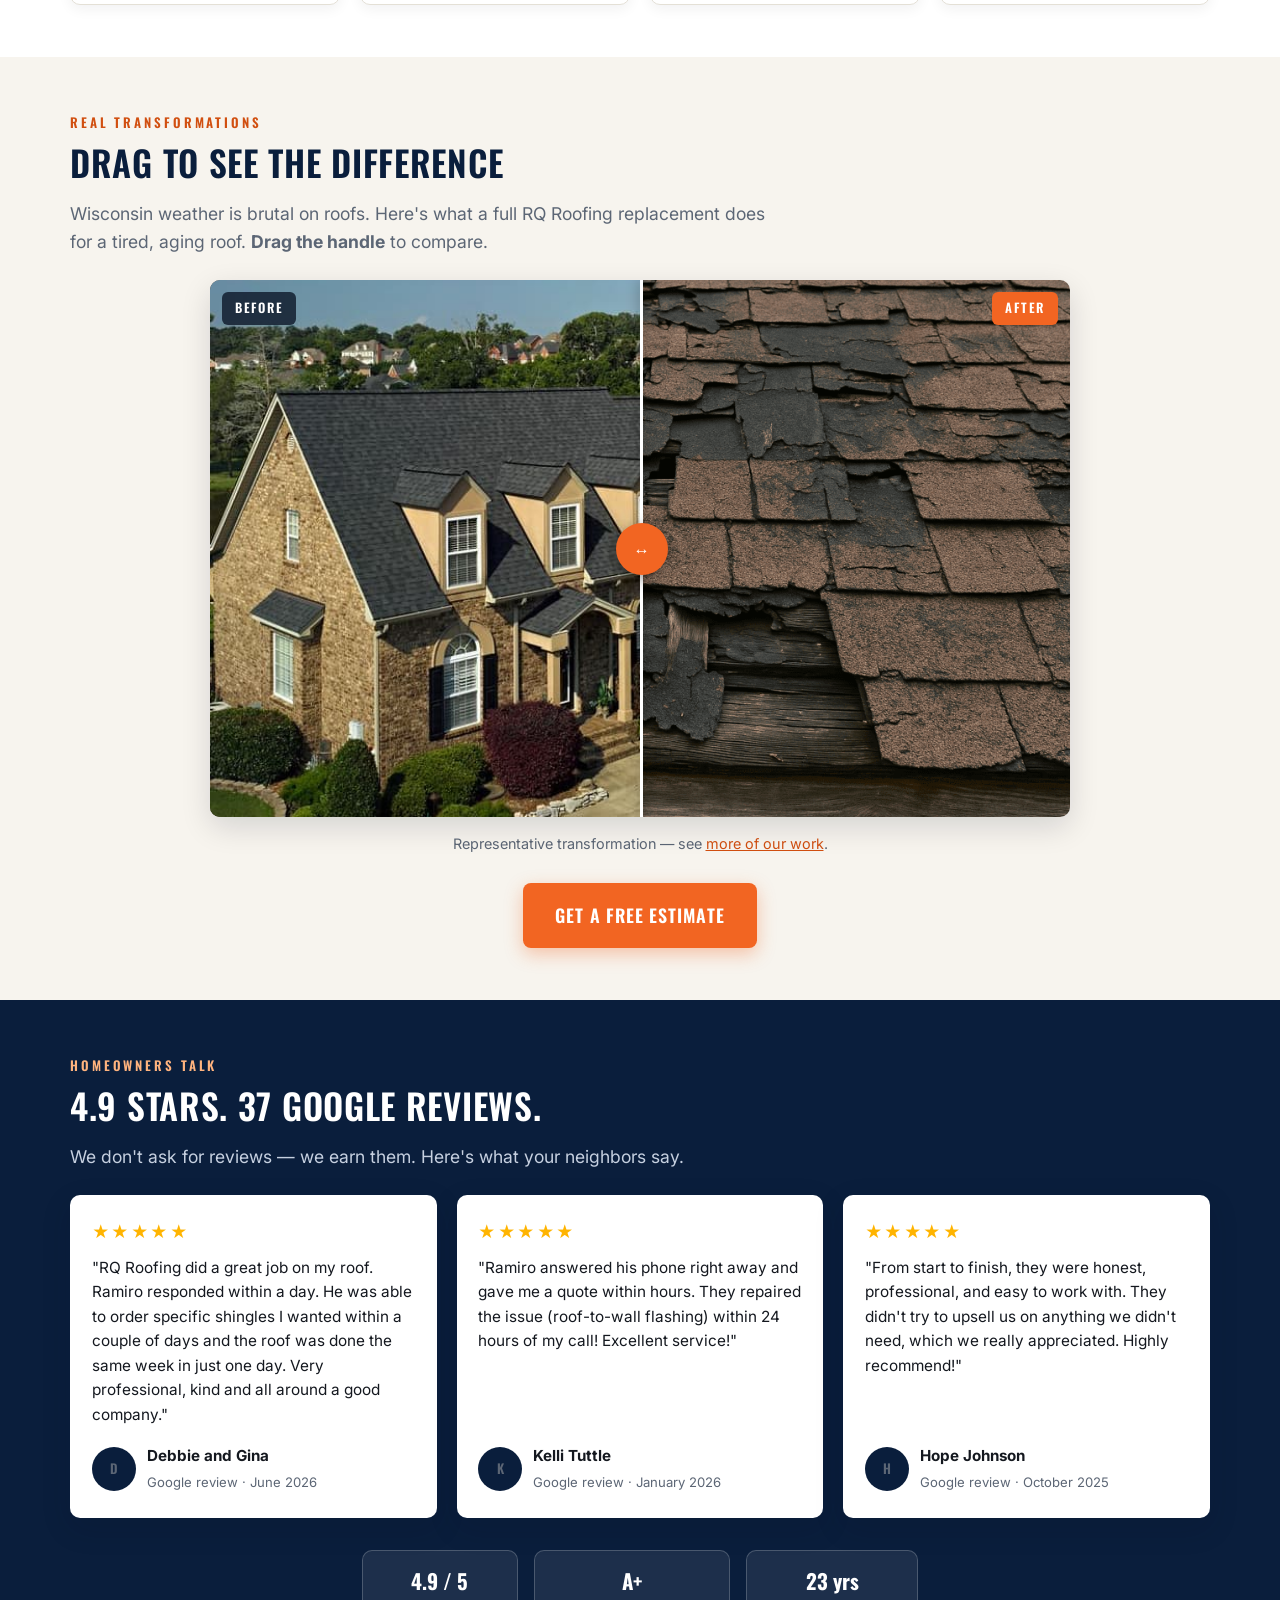
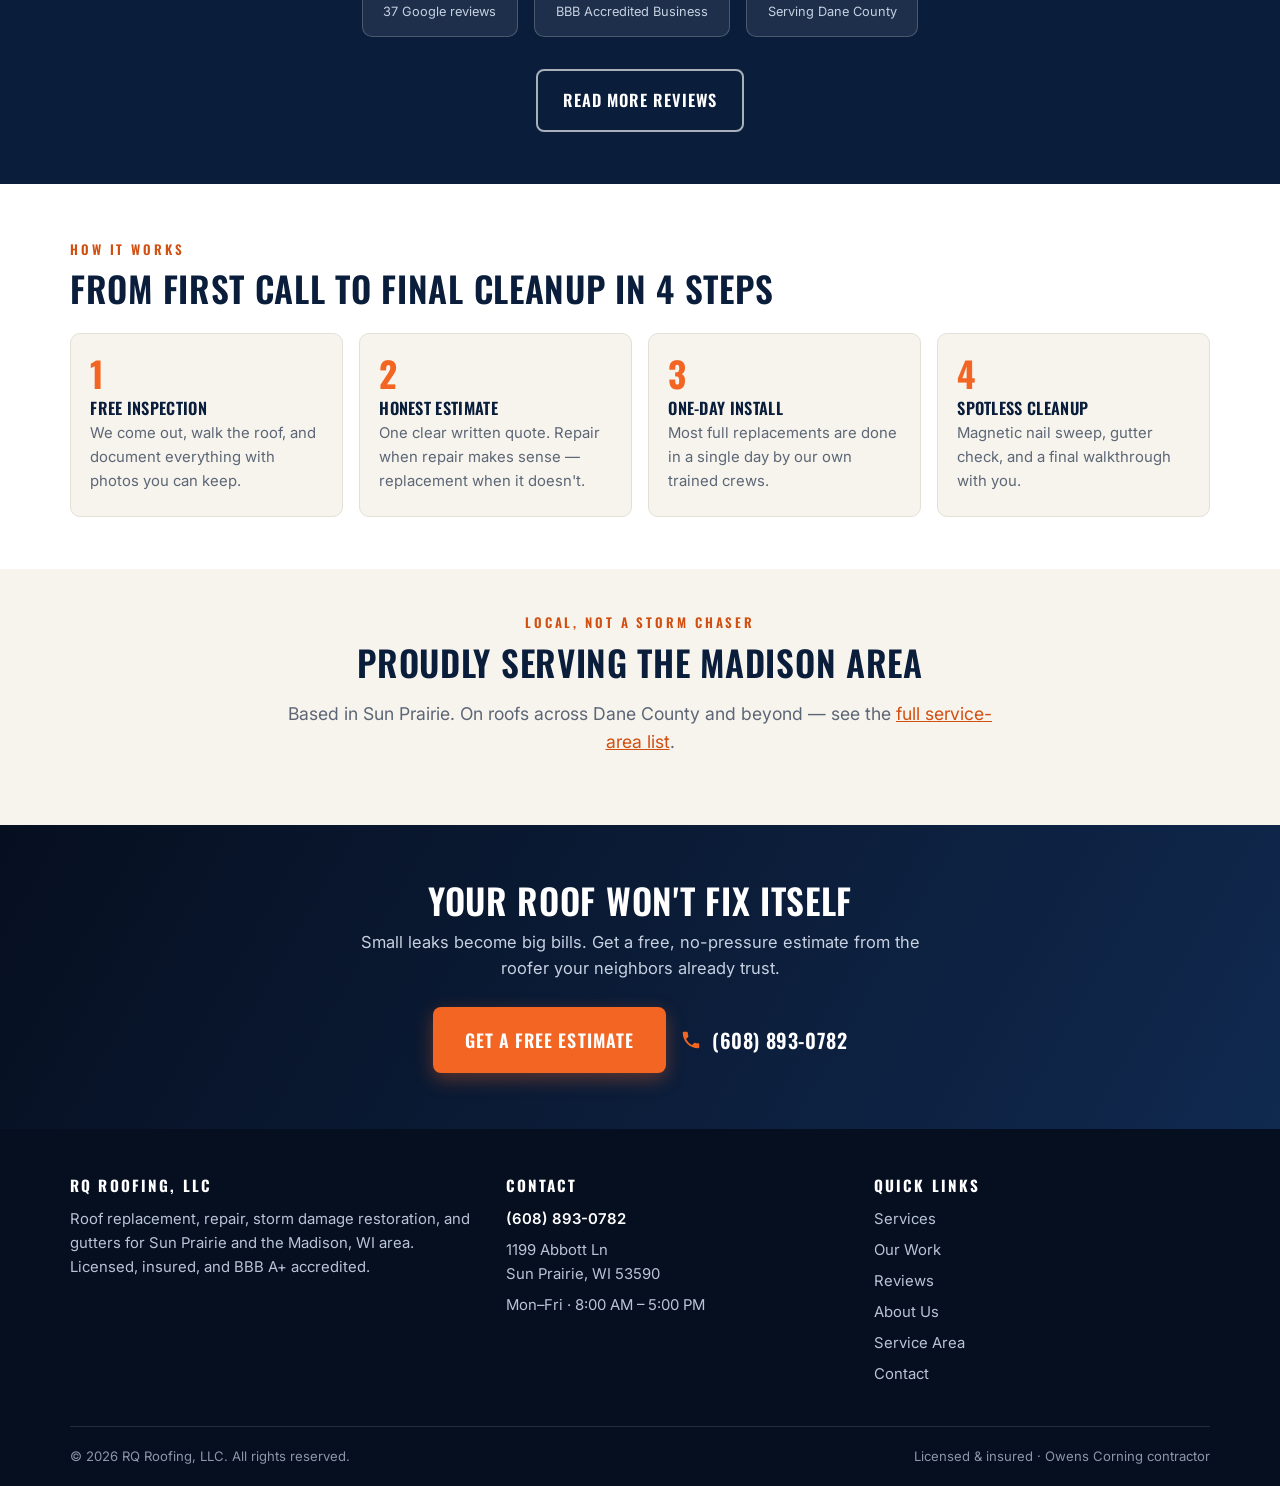
==== commit f92d1a98: "Use RQ office number (608) 893-0782 site-wide" ====
--- a/index.html
+++ b/index.html
@@ -4,7 +4,7 @@
   <meta charset="utf-8" />
   <meta name="viewport" content="width=device-width, initial-scale=1, viewport-fit=cover" />
   <title>RQ Roofing, LLC — Roof Replacement &amp; Repair in the Madison Area</title>
-  <meta name="description" content="RQ Roofing, LLC: 23 years of roof replacement, repair, storm damage restoration and gutters in Sun Prairie and the Madison, WI area. Free estimates. Call (608) 219-3732." />
+  <meta name="description" content="RQ Roofing, LLC: 23 years of roof replacement, repair, storm damage restoration and gutters in Sun Prairie and the Madison, WI area. Free estimates. Call (608) 893-0782." />
   <link rel="preconnect" href="https://fonts.googleapis.com" />
   <link rel="preconnect" href="https://fonts.gstatic.com" crossorigin />
   <link href="https://fonts.googleapis.com/css2?family=Oswald:wght@500;600;700&family=Inter:wght@400;500;600;700&display=swap" rel="stylesheet" />
@@ -14,7 +14,7 @@
     "@context": "https://schema.org",
     "@type": "RoofingContractor",
     "name": "RQ Roofing, LLC",
-    "telephone": "+1-608-219-3732",
+    "telephone": "+1-608-893-0782",
     "address": {"@type": "PostalAddress", "streetAddress": "1199 Abbott Ln", "addressLocality": "Sun Prairie", "addressRegion": "WI", "postalCode": "53590"},
     "areaServed": ["Sun Prairie, WI", "Madison, WI", "Middleton, WI", "Verona, WI", "Waunakee, WI", "De Forest, WI"],
     "aggregateRating": {"@type": "AggregateRating", "ratingValue": "4.9", "reviewCount": "37"},
@@ -40,9 +40,9 @@
       <a href="service-area.html">Service Area</a>
       <a href="contact.html">Contact</a>
     </nav>
-    <a class="header-call" href="tel:+16082193732">
+    <a class="header-call" href="tel:+16088930782">
       <svg viewBox="0 0 24 24" fill="currentColor" aria-hidden="true"><path d="M6.6 10.8c1.4 2.8 3.8 5.2 6.6 6.6l2.2-2.2c.3-.3.7-.4 1-.2 1.1.4 2.3.6 3.6.6.6 0 1 .4 1 1V20c0 .6-.4 1-1 1C10.6 21 3 13.4 3 4c0-.6.4-1 1-1h3.5c.6 0 1 .4 1 1 0 1.2.2 2.4.6 3.6.1.3 0 .7-.2 1l-2.3 2.2z"/></svg>
-      (608) 219-3732
+      (608) 893-0782
     </a>
   </div>
 </header>
@@ -100,7 +100,7 @@
               </select>
             </div>
             <button class="btn btn-primary btn-block btn-lg" type="submit">Get My Free Estimate</button>
-            <p class="form-note">Prefer to talk? Call <a href="tel:+16082193732">(608) 219-3732</a>, Mon–Fri 8–5.</p>
+            <p class="form-note">Prefer to talk? Call <a href="tel:+16088930782">(608) 893-0782</a>, Mon–Fri 8–5.</p>
           </form>
         </div>
         <div class="form-success" role="status">
@@ -245,7 +245,7 @@
       <p>Small leaks become big bills. Get a free, no-pressure estimate from the roofer your neighbors already trust.</p>
       <div class="btn-row">
         <a class="btn btn-primary btn-lg" href="#estimate">Get a Free Estimate</a>
-        <a class="cta-phone" href="tel:+16082193732"><svg viewBox="0 0 24 24" fill="currentColor" aria-hidden="true"><path d="M6.6 10.8c1.4 2.8 3.8 5.2 6.6 6.6l2.2-2.2c.3-.3.7-.4 1-.2 1.1.4 2.3.6 3.6.6.6 0 1 .4 1 1V20c0 .6-.4 1-1 1C10.6 21 3 13.4 3 4c0-.6.4-1 1-1h3.5c.6 0 1 .4 1 1 0 1.2.2 2.4.6 3.6.1.3 0 .7-.2 1l-2.3 2.2z"/></svg>(608) 219-3732</a>
+        <a class="cta-phone" href="tel:+16088930782"><svg viewBox="0 0 24 24" fill="currentColor" aria-hidden="true"><path d="M6.6 10.8c1.4 2.8 3.8 5.2 6.6 6.6l2.2-2.2c.3-.3.7-.4 1-.2 1.1.4 2.3.6 3.6.6.6 0 1 .4 1 1V20c0 .6-.4 1-1 1C10.6 21 3 13.4 3 4c0-.6.4-1 1-1h3.5c.6 0 1 .4 1 1 0 1.2.2 2.4.6 3.6.1.3 0 .7-.2 1l-2.3 2.2z"/></svg>(608) 893-0782</a>
       </div>
     </div>
   </section>
@@ -260,7 +260,7 @@
     <div class="footer-contact">
       <h4>Contact</h4>
       <ul>
-        <li><a href="tel:+16082193732">(608) 219-3732</a></li>
+        <li><a href="tel:+16088930782">(608) 893-0782</a></li>
         <li>1199 Abbott Ln<br />Sun Prairie, WI 53590</li>
         <li>Mon–Fri · 8:00 AM – 5:00 PM</li>
       </ul>
@@ -284,7 +284,7 @@
 </footer>
 
 <nav class="sticky-cta" aria-label="Quick actions">
-  <a class="call" href="tel:+16082193732"><svg viewBox="0 0 24 24" fill="currentColor" aria-hidden="true"><path d="M6.6 10.8c1.4 2.8 3.8 5.2 6.6 6.6l2.2-2.2c.3-.3.7-.4 1-.2 1.1.4 2.3.6 3.6.6.6 0 1 .4 1 1V20c0 .6-.4 1-1 1C10.6 21 3 13.4 3 4c0-.6.4-1 1-1h3.5c.6 0 1 .4 1 1 0 1.2.2 2.4.6 3.6.1.3 0 .7-.2 1l-2.3 2.2z"/></svg>Call Now</a>
+  <a class="call" href="tel:+16088930782"><svg viewBox="0 0 24 24" fill="currentColor" aria-hidden="true"><path d="M6.6 10.8c1.4 2.8 3.8 5.2 6.6 6.6l2.2-2.2c.3-.3.7-.4 1-.2 1.1.4 2.3.6 3.6.6.6 0 1 .4 1 1V20c0 .6-.4 1-1 1C10.6 21 3 13.4 3 4c0-.6.4-1 1-1h3.5c.6 0 1 .4 1 1 0 1.2.2 2.4.6 3.6.1.3 0 .7-.2 1l-2.3 2.2z"/></svg>Call Now</a>
   <a class="estimate" href="#estimate"><svg viewBox="0 0 24 24" fill="currentColor" aria-hidden="true"><path d="M14 2H6a2 2 0 00-2 2v16a2 2 0 002 2h12a2 2 0 002-2V8zm2 16H8v-2h8zm0-4H8v-2h8zm-3-5V3.5L18.5 9z"/></svg>Free Estimate</a>
 </nav>
 
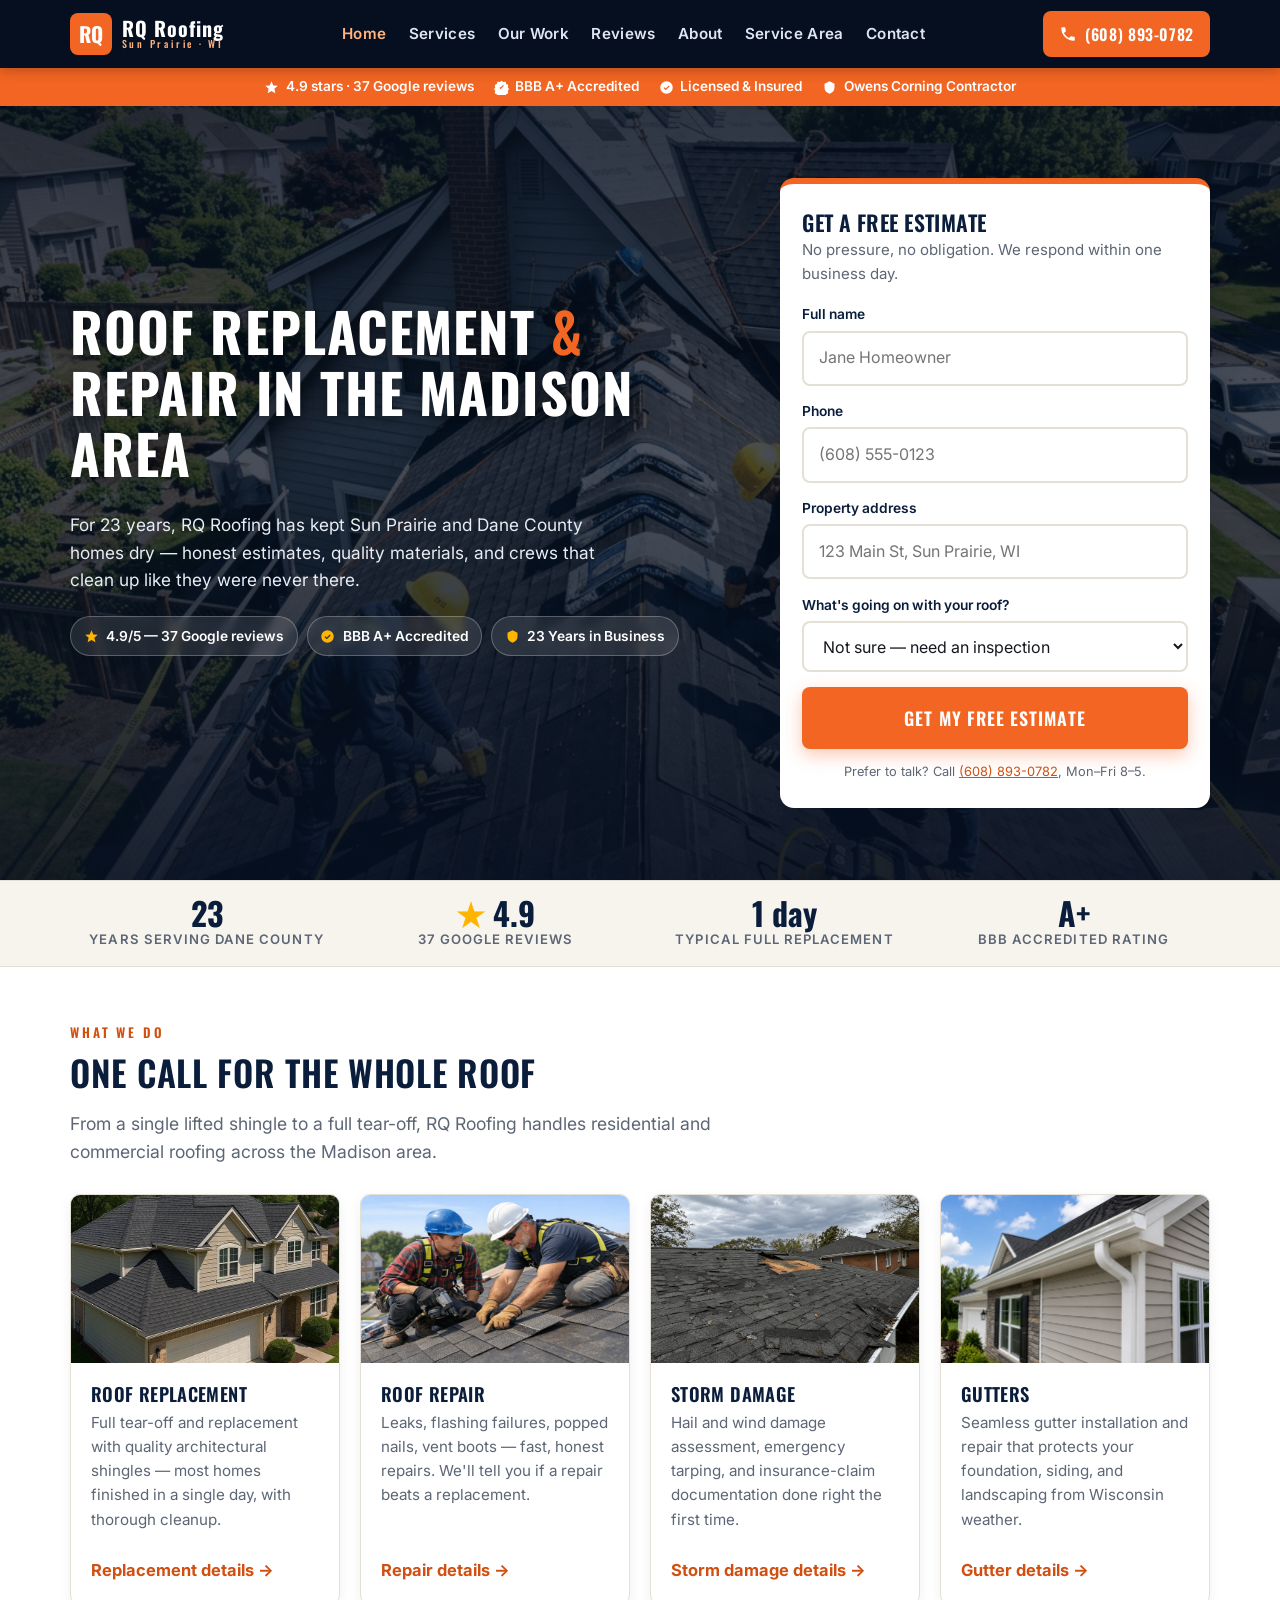
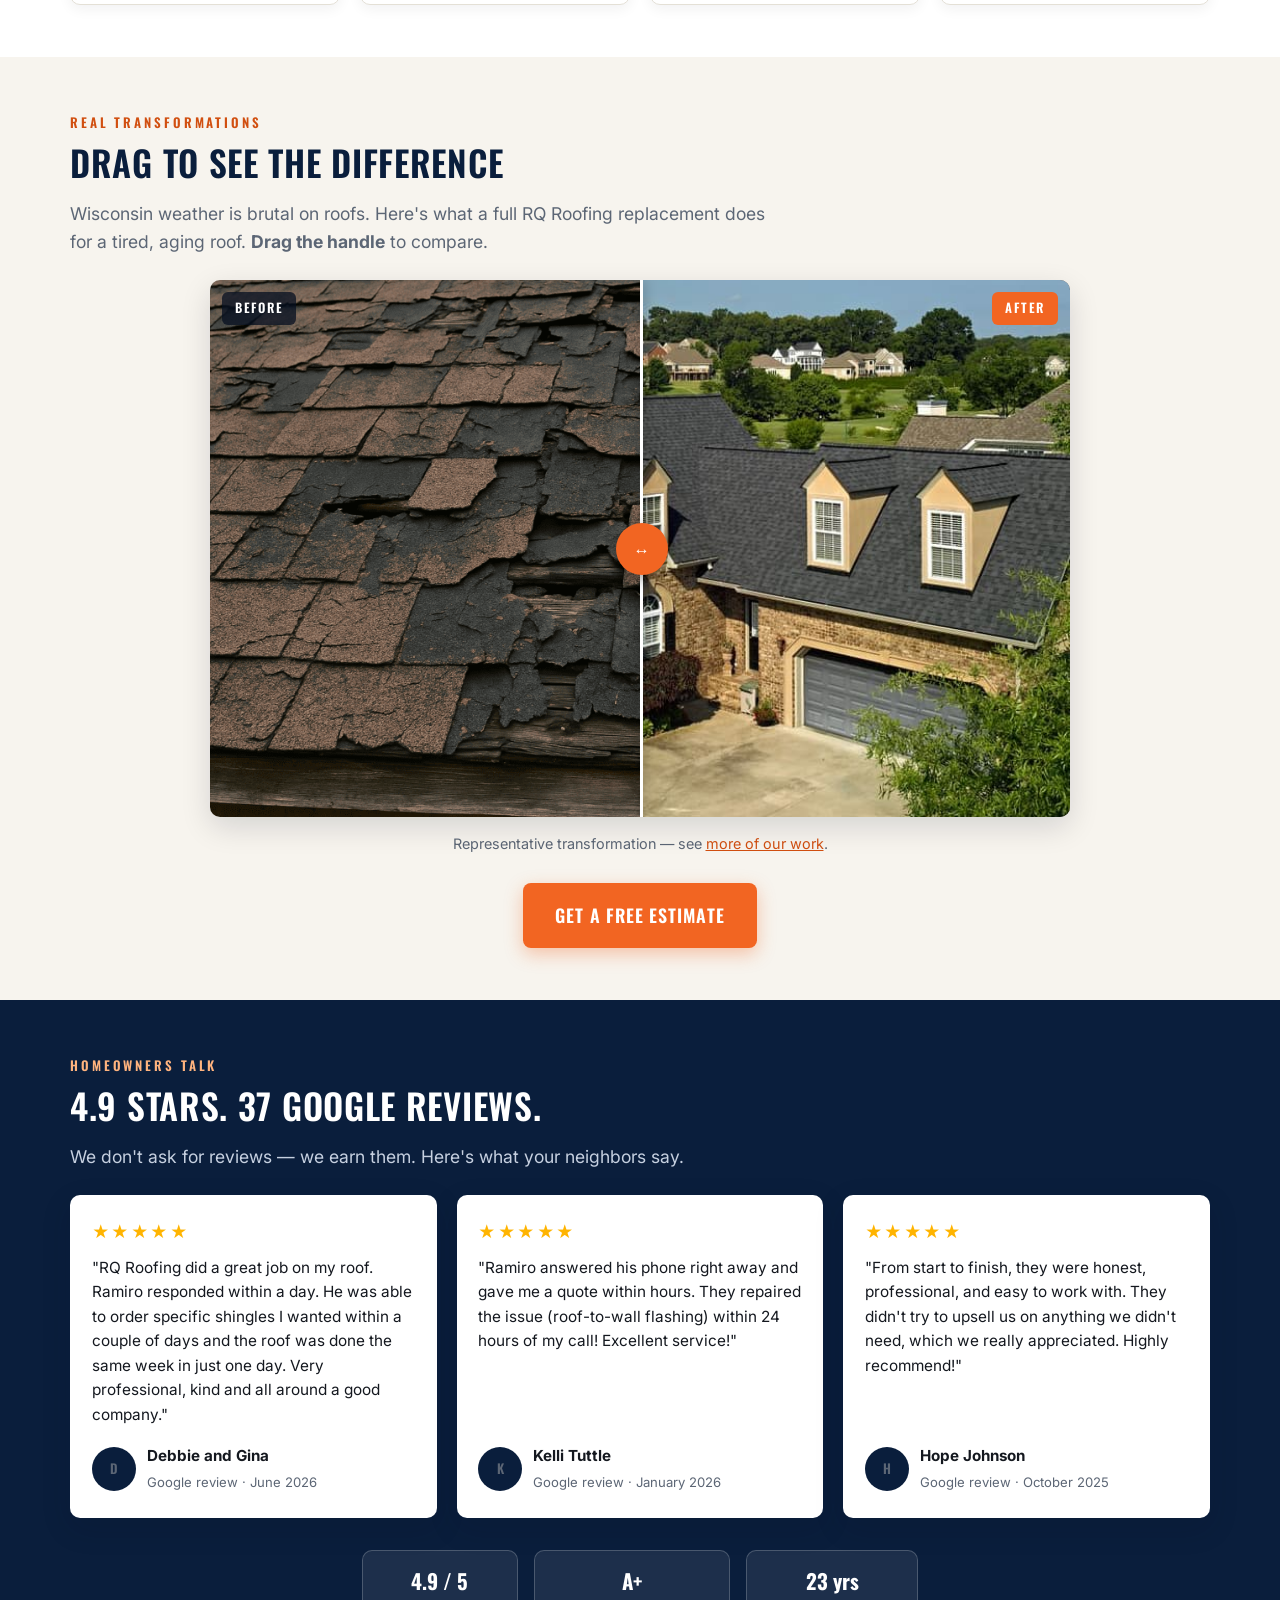
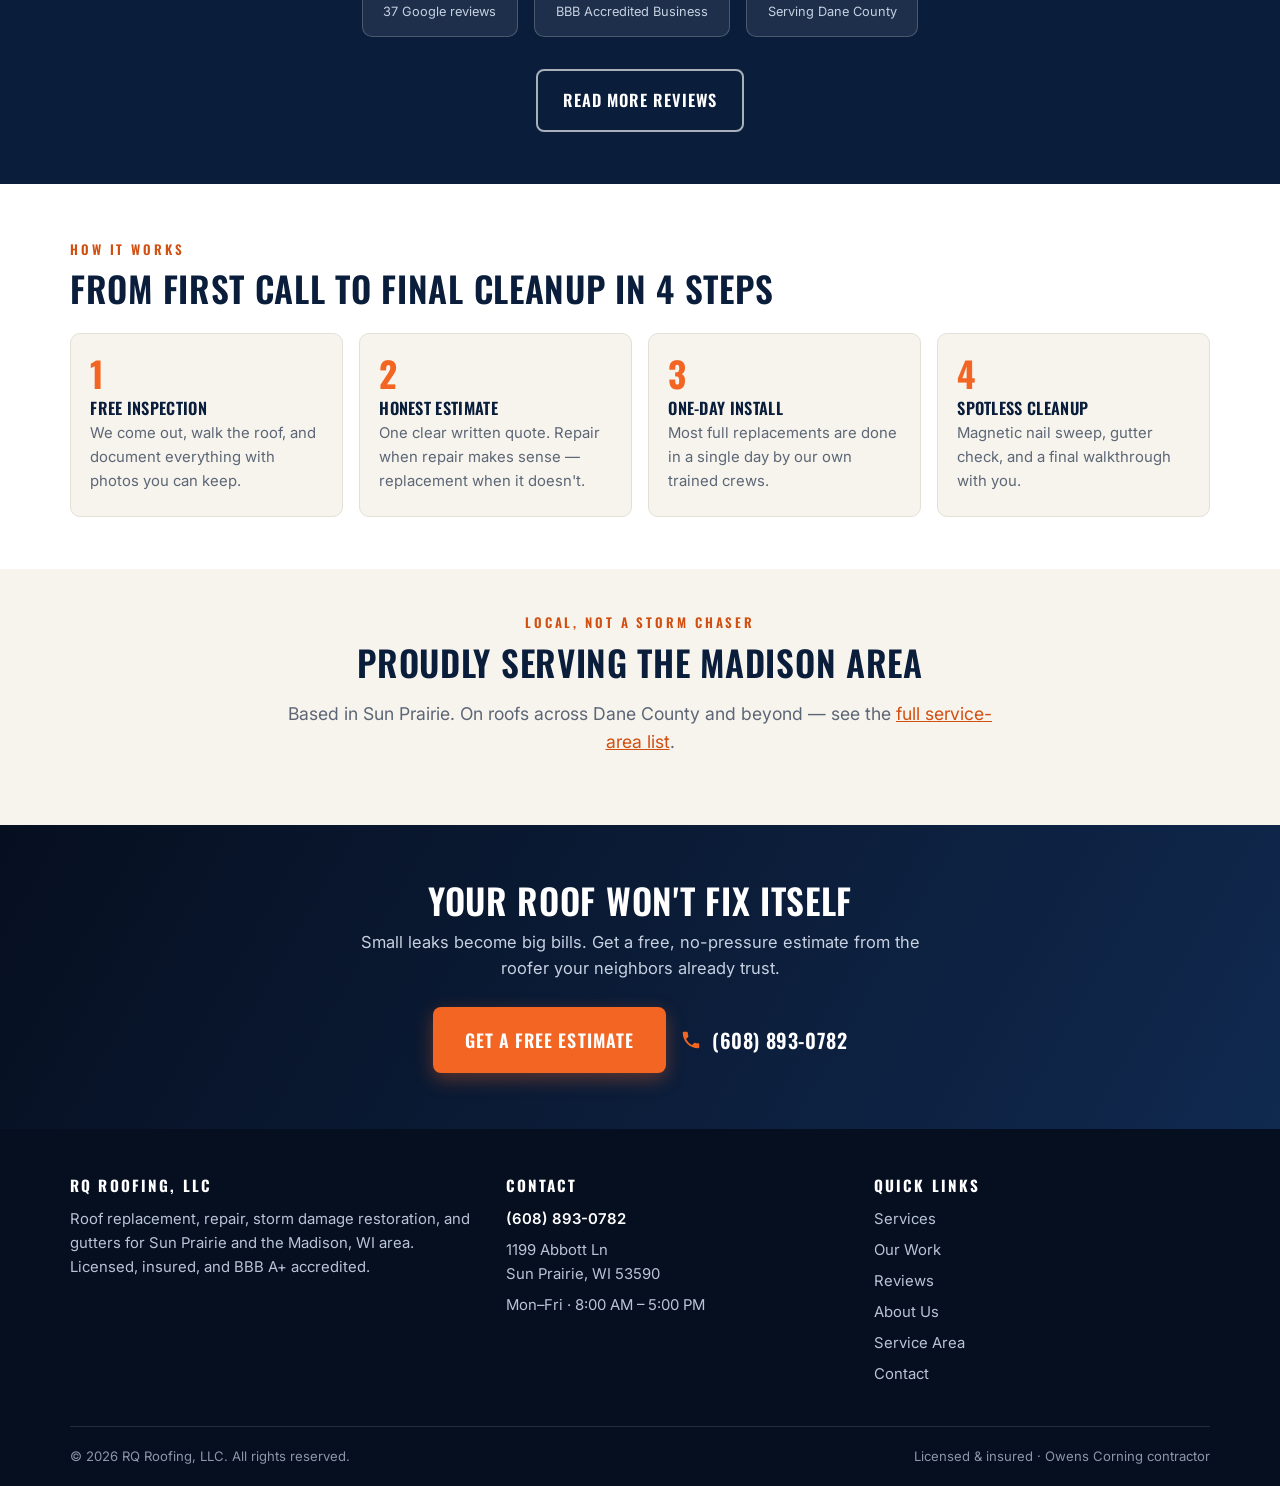
==== commit 1a3a8520: "Fix test-report issues: slider labels, phone validation, keyboard slider, mobile nav, FAQ aria" ====
--- a/index.html
+++ b/index.html
@@ -31,7 +31,8 @@
       <span class="brand-mark">RQ</span>
       <span class="brand-name">RQ Roofing<small>Sun Prairie · WI</small></span>
     </a>
-    <nav class="main-nav" aria-label="Primary">
+    <button class="nav-toggle" aria-expanded="false" aria-controls="primary-nav" aria-label="Open menu"><span></span><span></span><span></span></button>
+    <nav class="main-nav" id="primary-nav" aria-label="Primary">
       <a href="index.html" aria-current="page">Home</a>
       <a href="services.html">Services</a>
       <a href="gallery.html">Our Work</a>
@@ -78,11 +79,13 @@
             <div class="field">
               <label for="h-name">Full name</label>
               <input id="h-name" name="name" type="text" autocomplete="name" placeholder="Jane Homeowner" required />
-            </div>
+            
+              <p class="field-msg" id="h-name-msg" role="alert"></p></div>
             <div class="field">
               <label for="h-phone">Phone</label>
               <input id="h-phone" name="phone" type="tel" autocomplete="tel" placeholder="(608) 555-0123" required />
-            </div>
+            
+              <p class="field-msg" id="h-phone-msg" role="alert"></p></div>
             <div class="field">
               <label for="h-address">Property address</label>
               <input id="h-address" name="address" type="text" autocomplete="street-address" placeholder="123 Main St, Sun Prairie, WI" />
--- a/assets/css/style.css
+++ b/assets/css/style.css
@@ -44,7 +44,18 @@
 .header-call{display:inline-flex; align-items:center; gap:.5rem; background:var(--orange); color:#fff; font-family:var(--font-head); font-weight:600; letter-spacing:.04em; text-decoration:none; padding:.65rem 1rem; border-radius:8px; font-size:.98rem; white-space:nowrap}
 .header-call svg{width:18px; height:18px}
 .main-nav{display:none}
+.nav-toggle{display:inline-flex; flex-direction:column; align-items:center; justify-content:center; gap:5px; background:none; border:1px solid rgba(255,255,255,.35); border-radius:8px; padding:.62rem .68rem; cursor:pointer; flex-shrink:0}
+.nav-toggle span{display:block; width:22px; height:2px; background:#fff; border-radius:2px; transition:transform .2s ease, opacity .2s ease}
+.site-header.nav-open .nav-toggle span:nth-child(1){transform:translateY(7px) rotate(45deg)}
+.site-header.nav-open .nav-toggle span:nth-child(2){opacity:0}
+.site-header.nav-open .nav-toggle span:nth-child(3){transform:translateY(-7px) rotate(-45deg)}
+@media(max-width:899px){
+  .site-header.nav-open .main-nav{display:flex; position:absolute; top:100%; left:0; right:0; flex-direction:column; align-items:stretch; background:var(--navy-dark); border-top:1px solid rgba(255,255,255,.12); padding:.5rem 1.25rem 1rem; box-shadow:0 14px 28px rgba(0,0,0,.4)}
+  .site-header.nav-open .main-nav a{padding:.8rem .25rem; border-bottom:1px solid rgba(255,255,255,.08); font-size:1.05rem}
+  .site-header.nav-open .main-nav a:last-child{border-bottom:none}
+}
 @media(min-width:900px){
+  .nav-toggle{display:none}
   .main-nav{display:flex; gap:1.4rem; align-items:center}
   .main-nav a{color:#dfe6f2; text-decoration:none; font-weight:600; font-size:.95rem; letter-spacing:.02em}
   .main-nav a:hover, .main-nav a[aria-current="page"]{color:#ffb37e}
@@ -77,6 +88,9 @@
 .field input, .field select, .field textarea{width:100%; font:inherit; font-size:1rem; padding:.8rem .9rem; border:2px solid var(--line); border-radius:8px; background:#fff; color:var(--ink)}
 .field input:focus, .field select:focus, .field textarea:focus{outline:none; border-color:var(--orange); box-shadow:0 0 0 3px rgba(242,101,34,.18)}
 .field textarea{min-height:88px; resize:vertical}
+.field input.field-error, .field select.field-error{border-color:#c62828; box-shadow:0 0 0 3px rgba(198,40,40,.15)}
+.field-msg{display:none; font-size:.85rem; color:#c62828; margin:.35rem 0 0; font-weight:600}
+.field-msg.show{display:block}
 .form-note{font-size:.8rem; color:var(--muted); text-align:center; margin:.8rem 0 0}
 .form-success{display:none; text-align:center; padding:1.5rem .5rem}
 .form-success.show{display:block}
@@ -112,8 +126,8 @@
 /* Before/after slider */
 .ba-wrap{position:relative; border-radius:var(--radius); overflow:hidden; box-shadow:var(--shadow); max-width:860px; margin-inline:auto; user-select:none; touch-action:pan-y}
 .ba-img{display:block; width:100%; aspect-ratio:16/10; object-fit:cover}
-.ba-after{position:absolute; top:0; left:0; bottom:0; overflow:hidden}
-.ba-after img{position:absolute; top:0; left:0; height:100%; object-fit:cover; max-width:none}
+.ba-after{position:absolute; top:0; right:0; bottom:0; overflow:hidden}
+.ba-after img{position:absolute; top:0; right:0; height:100%; object-fit:cover; max-width:none}
 .ba-handle{position:absolute; top:0; bottom:0; width:3px; background:#fff; box-shadow:0 0 12px rgba(0,0,0,.5); cursor:ew-resize}
 .ba-knob{position:absolute; top:50%; left:50%; transform:translate(-50%,-50%); width:52px; height:52px; border-radius:50%; background:var(--orange); color:#fff; display:grid; place-items:center; font-family:var(--font-head); font-weight:700; box-shadow:0 4px 14px rgba(0,0,0,.4)}
 .ba-tag{position:absolute; top:12px; font-family:var(--font-head); font-weight:600; font-size:.8rem; letter-spacing:.14em; text-transform:uppercase; padding:.4rem .8rem; border-radius:6px}
